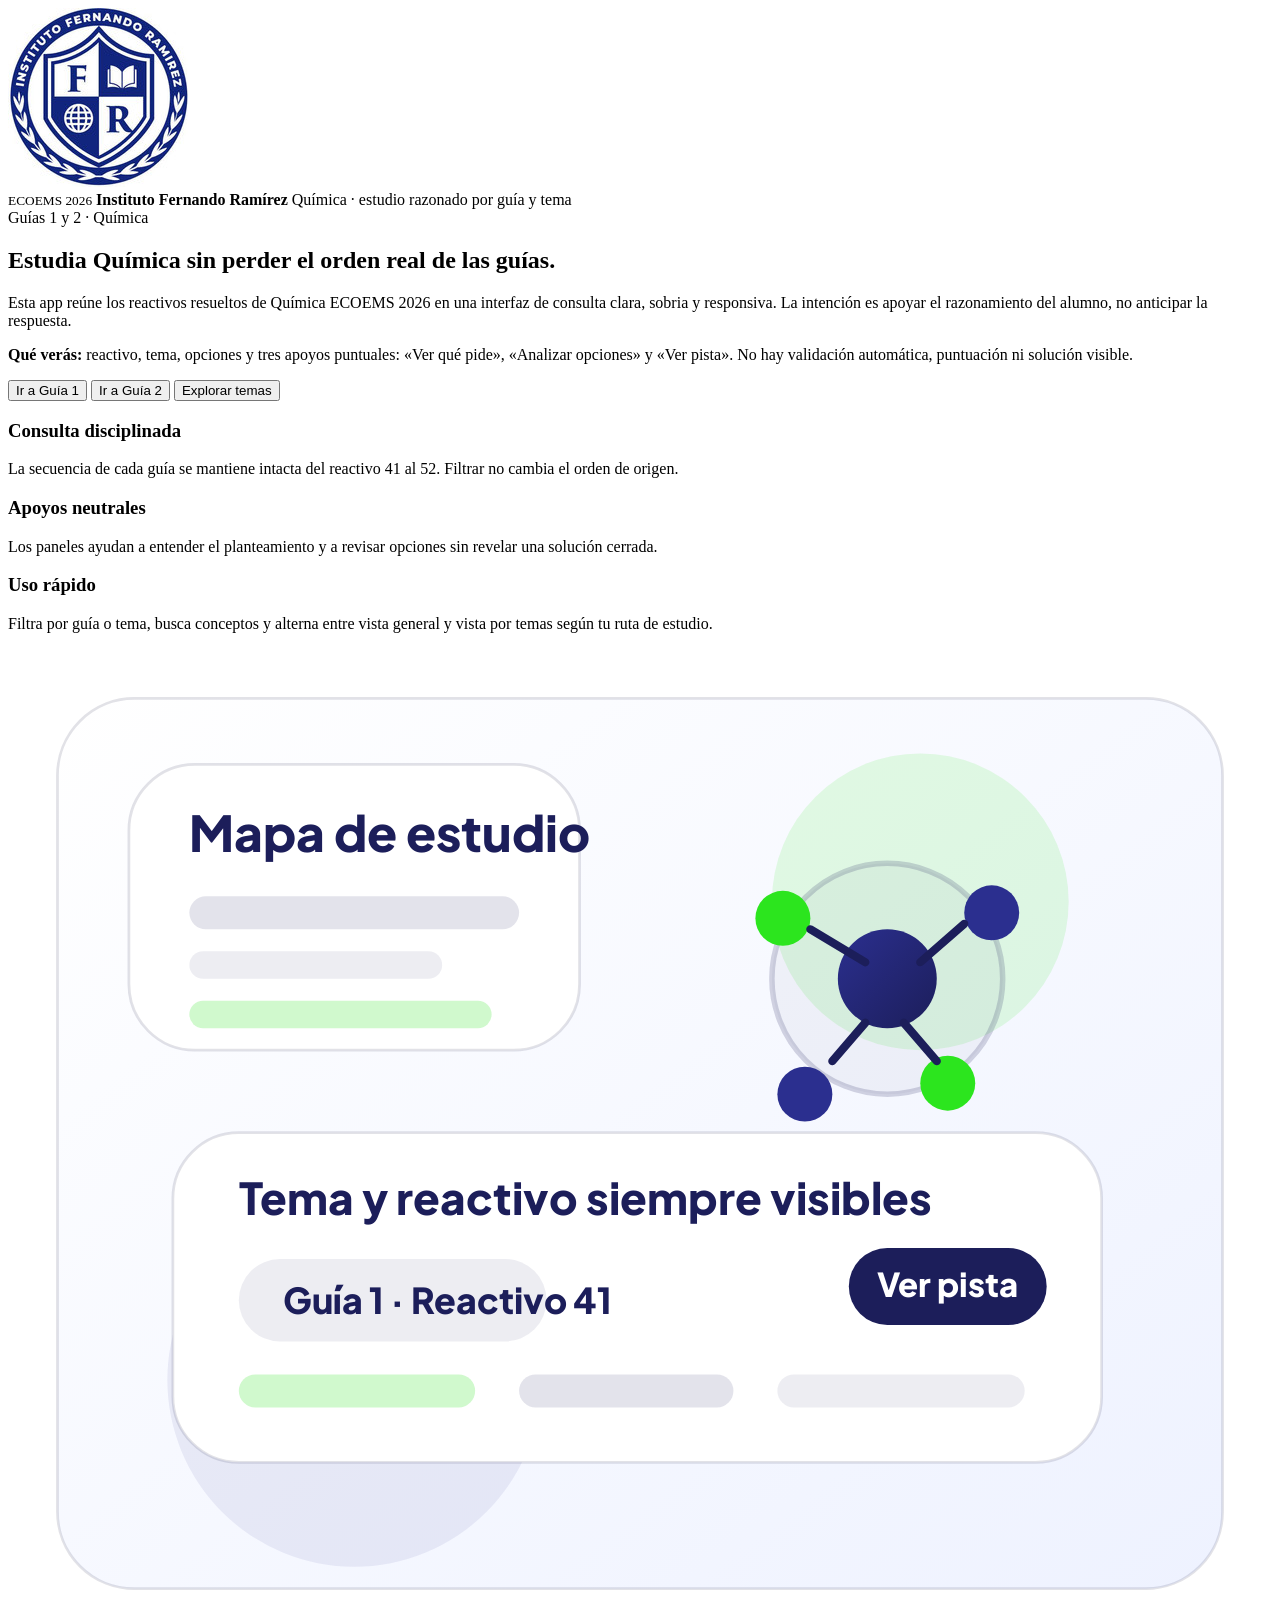
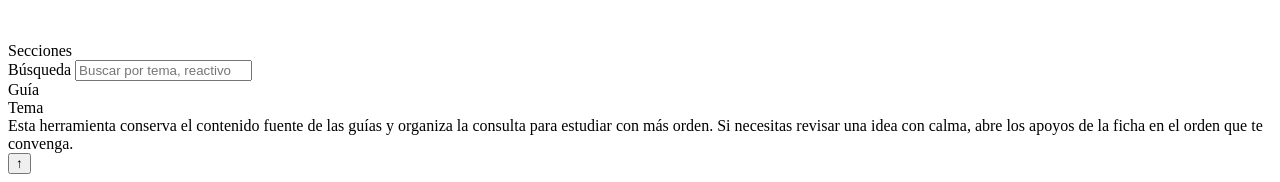
==== index-quimica.html @ 5e4218b5 "Implementa app ECOEMS Química" ====
<!doctype html>
<html lang="es">
<head>
  <meta charset="UTF-8">
  <meta name="viewport" content="width=device-width,initial-scale=1">
  <title>IFR | Química</title>
  <meta name="description" content="Aplicación de estudio razonado para Química ECOEMS 2026.">
  <link rel="icon" href="favicon.svg" type="image/svg+xml">
  <link rel="preconnect" href="https://fonts.googleapis.com">
  <link rel="preconnect" href="https://fonts.gstatic.com" crossorigin>
  <link href="https://fonts.googleapis.com/css2?family=Plus+Jakarta+Sans:wght@400;500;600;700;800&display=swap" rel="stylesheet">
  <link rel="stylesheet" href="quimica-styles.css">
</head>
<body>
  <header class="top">
    <div class="top-inner">
      <div class="brand">
        <img src="escudo-ifr-real.jpg" alt="Escudo del Instituto Fernando Ramírez">
        <div>
          <small>ECOEMS 2026</small>
          <strong>Instituto Fernando Ramírez</strong>
          <span>Química · estudio razonado por guía y tema</span>
        </div>
      </div>
      <div class="top-stats" id="topStats"></div>
    </div>
  </header>

  <main>
    <section class="hero" id="topAnchor">
      <div class="hero-copy">
        <span class="eyebrow">Guías 1 y 2 · Química</span>
        <h1>Estudia Química sin perder el orden real de las guías.</h1>
        <p>Esta app reúne los reactivos resueltos de Química ECOEMS 2026 en una interfaz de consulta clara, sobria y responsiva. La intención es apoyar el razonamiento del alumno, no anticipar la respuesta.</p>
        <p><strong>Qué verás:</strong> reactivo, tema, opciones y tres apoyos puntuales: «Ver qué pide», «Analizar opciones» y «Ver pista». No hay validación automática, puntuación ni solución visible.</p>
        <div class="hero-actions">
          <button class="primary" type="button" onclick="window.applyPreset('guia-1')">Ir a Guía 1</button>
          <button class="secondary" type="button" onclick="window.applyPreset('guia-2')">Ir a Guía 2</button>
          <button type="button" onclick="window.applyPreset('temas')">Explorar temas</button>
        </div>
        <div class="hero-grid">
          <article class="info-card">
            <h3>Consulta disciplinada</h3>
            <p>La secuencia de cada guía se mantiene intacta del reactivo 41 al 52. Filtrar no cambia el orden de origen.</p>
          </article>
          <article class="info-card">
            <h3>Apoyos neutrales</h3>
            <p>Los paneles ayudan a entender el planteamiento y a revisar opciones sin revelar una solución cerrada.</p>
          </article>
          <article class="info-card">
            <h3>Uso rápido</h3>
            <p>Filtra por guía o tema, busca conceptos y alterna entre vista general y vista por temas según tu ruta de estudio.</p>
          </article>
        </div>
      </div>
      <aside class="hero-side">
        <div class="hero-visual" aria-hidden="true">
          <svg viewBox="0 0 460 360" xmlns="http://www.w3.org/2000/svg">
            <defs>
              <linearGradient id="bgPanel" x1="0" y1="0" x2="1" y2="1">
                <stop offset="0%" stop-color="#ffffff"/>
                <stop offset="100%" stop-color="#eef2ff"/>
              </linearGradient>
              <linearGradient id="accent" x1="0" y1="0" x2="1" y2="1">
                <stop offset="0%" stop-color="#2B2F8F"/>
                <stop offset="100%" stop-color="#1C1E5A"/>
              </linearGradient>
            </defs>
            <rect x="18" y="18" width="424" height="324" rx="28" fill="url(#bgPanel)" stroke="rgba(20,20,58,.12)"/>
            <circle cx="332" cy="92" r="54" fill="rgba(44,229,30,.12)"/>
            <circle cx="126" cy="266" r="68" fill="rgba(43,47,143,.08)"/>
            <g transform="translate(44 42)">
              <rect x="0" y="0" width="164" height="104" rx="24" fill="#fff" stroke="rgba(20,20,58,.12)"/>
              <text x="22" y="32" fill="#1C1E5A" font-size="18" font-weight="800" font-family="Plus Jakarta Sans, sans-serif">Mapa de estudio</text>
              <rect x="22" y="48" width="120" height="12" rx="6" fill="rgba(28,30,90,.12)"/>
              <rect x="22" y="68" width="92" height="10" rx="5" fill="rgba(28,30,90,.08)"/>
              <rect x="22" y="86" width="110" height="10" rx="5" fill="rgba(44,229,30,.22)"/>
            </g>
            <g transform="translate(254 54)">
              <circle cx="66" cy="66" r="42" fill="rgba(28,30,90,.04)" stroke="rgba(28,30,90,.18)" stroke-width="2"/>
              <circle cx="66" cy="66" r="18" fill="url(#accent)"/>
              <circle cx="28" cy="44" r="10" fill="#2CE51E"/>
              <circle cx="104" cy="42" r="10" fill="#2B2F8F"/>
              <circle cx="88" cy="104" r="10" fill="#2CE51E"/>
              <circle cx="36" cy="108" r="10" fill="#2B2F8F"/>
              <path d="M38 48 58 60M94 46 78 60M84 96 72 82M46 96 58 82" stroke="#1C1E5A" stroke-width="3" stroke-linecap="round"/>
            </g>
            <g transform="translate(60 176)">
              <rect x="0" y="0" width="338" height="120" rx="24" fill="#fff" stroke="rgba(20,20,58,.12)"/>
              <text x="24" y="30" fill="#1C1E5A" font-size="16" font-weight="800" font-family="Plus Jakarta Sans, sans-serif">Tema y reactivo siempre visibles</text>
              <rect x="24" y="46" width="112" height="30" rx="15" fill="rgba(28,30,90,.08)"/>
              <text x="40" y="66" fill="#1C1E5A" font-size="13" font-weight="800" font-family="Plus Jakarta Sans, sans-serif">Guía 1 · Reactivo 41</text>
              <rect x="24" y="88" width="86" height="12" rx="6" fill="rgba(44,229,30,.22)"/>
              <rect x="126" y="88" width="78" height="12" rx="6" fill="rgba(28,30,90,.12)"/>
              <rect x="220" y="88" width="90" height="12" rx="6" fill="rgba(28,30,90,.08)"/>
              <g transform="translate(246 42)">
                <rect x="0" y="0" width="72" height="28" rx="14" fill="#1C1E5A"/>
                <text x="36" y="18" fill="#fff" font-size="12" font-weight="800" text-anchor="middle" font-family="Plus Jakarta Sans, sans-serif">Ver pista</text>
              </g>
            </g>
          </svg>
        </div>
      </aside>
    </section>

    <section class="filters">
      <div class="filter-panel">
        <div class="control-block">
          <span class="control-label">Secciones</span>
          <nav class="preset-nav" id="presetNav"></nav>
        </div>
        <div class="filter-grid">
          <div class="control-block">
            <span class="control-label">Búsqueda</span>
            <input id="searchInput" class="search-input" type="search" placeholder="Buscar por tema, reactivo o palabra del planteamiento">
          </div>
          <div class="control-block">
            <span class="control-label">Guía</span>
            <div class="guide-chips" id="guideChips"></div>
          </div>
        </div>
        <div class="control-block">
          <span class="control-label">Tema</span>
          <div class="topic-chips" id="topicChips"></div>
        </div>
        <div class="metrics" id="metrics"></div>
      </div>
    </section>

    <section class="content" id="content"></section>
    <section class="empty" id="empty" hidden>
      <h2>No hay reactivos con ese filtro.</h2>
      <p>Ajusta la búsqueda, cambia el tema o vuelve a una vista más amplia.</p>
    </section>
    <section class="footer-note">
      Esta herramienta conserva el contenido fuente de las guías y organiza la consulta para estudiar con más orden. Si necesitas revisar una idea con calma, abre los apoyos de la ficha en el orden que te convenga.
    </section>
  </main>

  <button class="to-top" id="toTop" type="button" aria-label="Volver al inicio" title="Volver al inicio">↑</button>

  <script src="quimica-data.js"></script>
  <script src="quimica-app.js"></script>
</body>
</html>
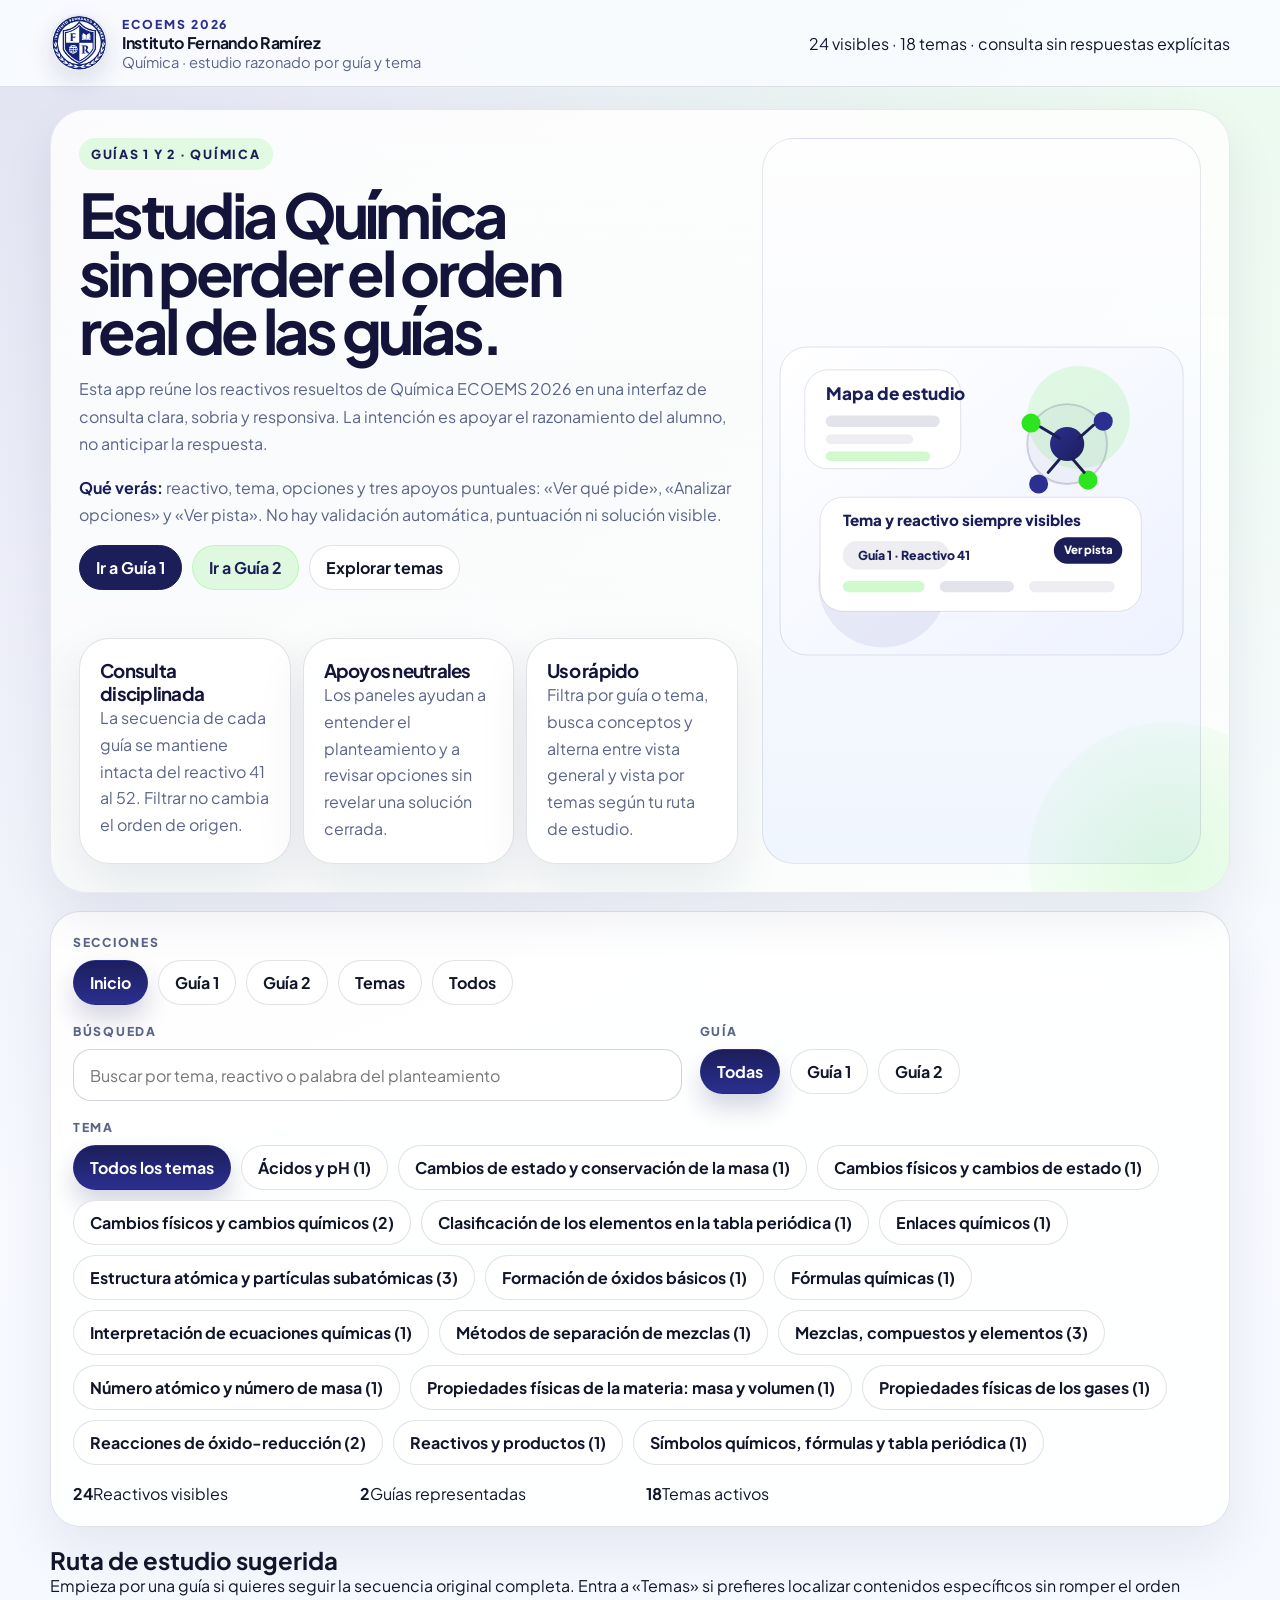
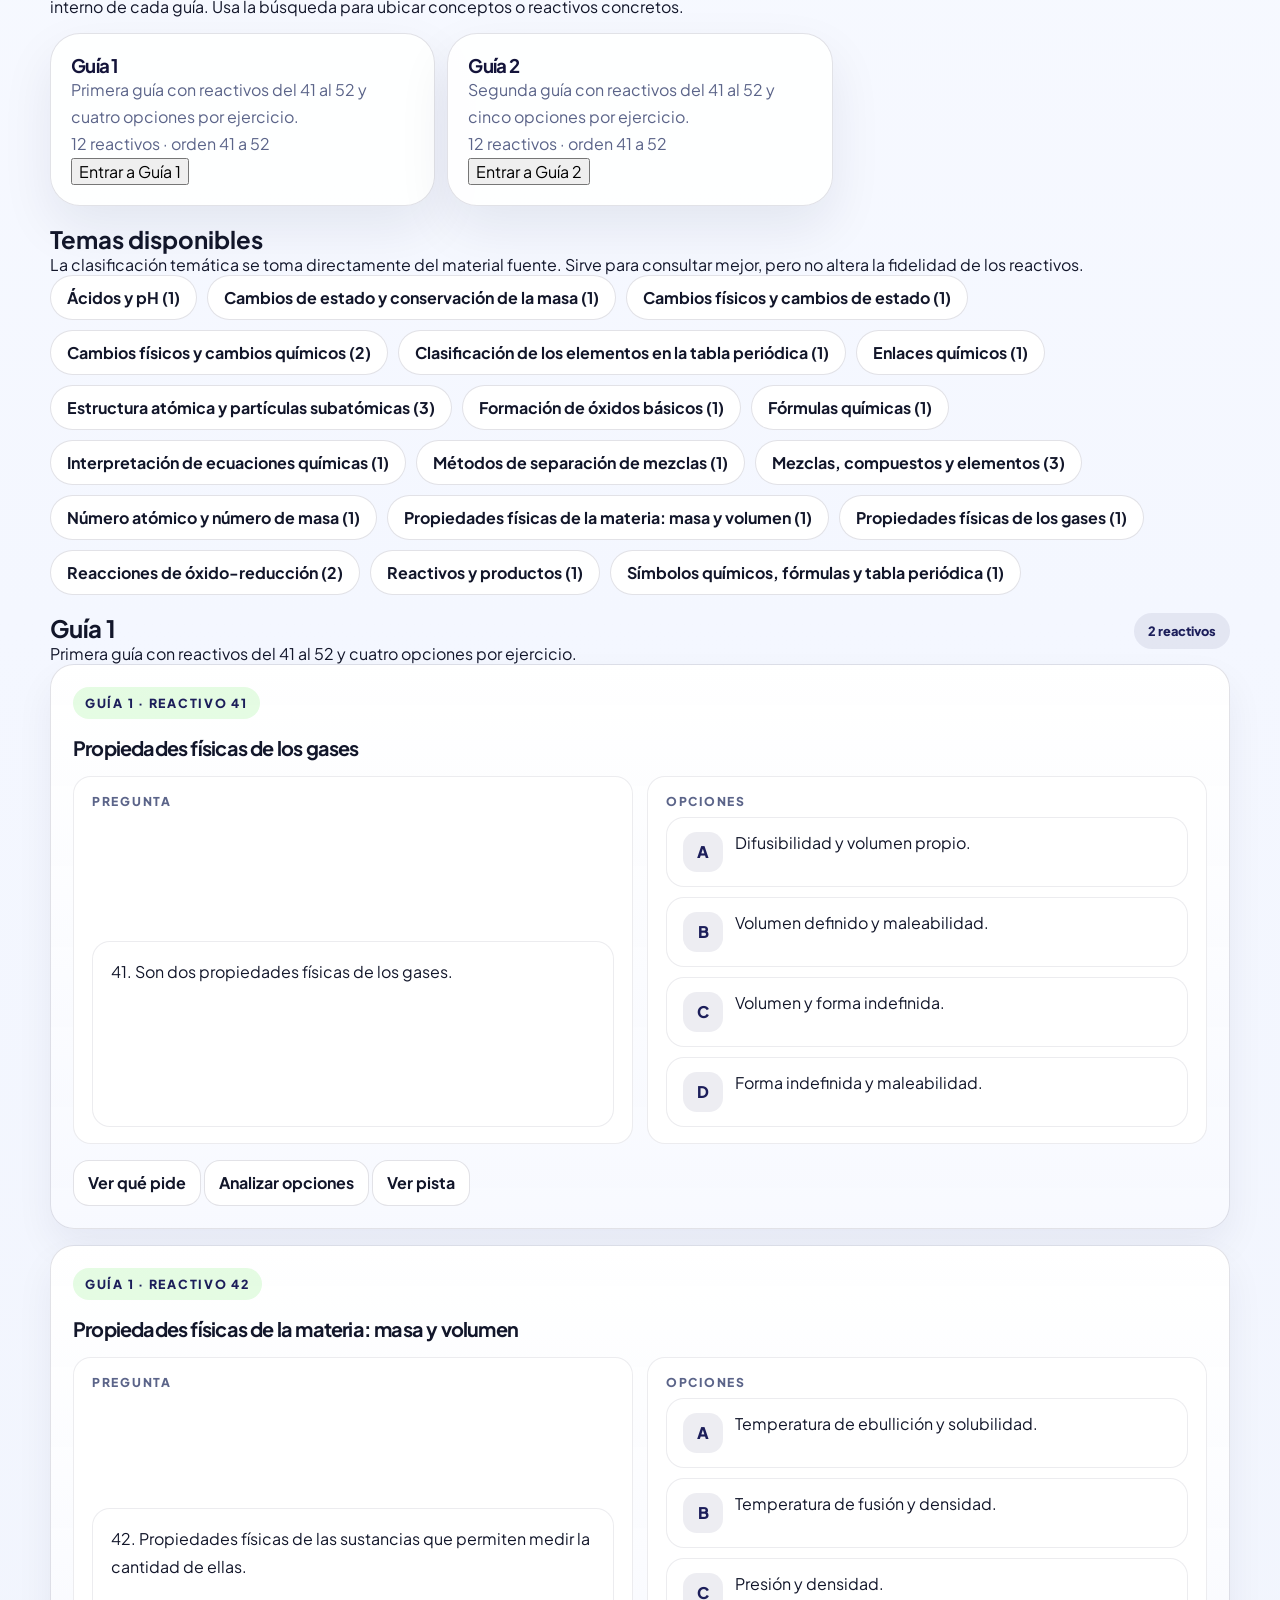
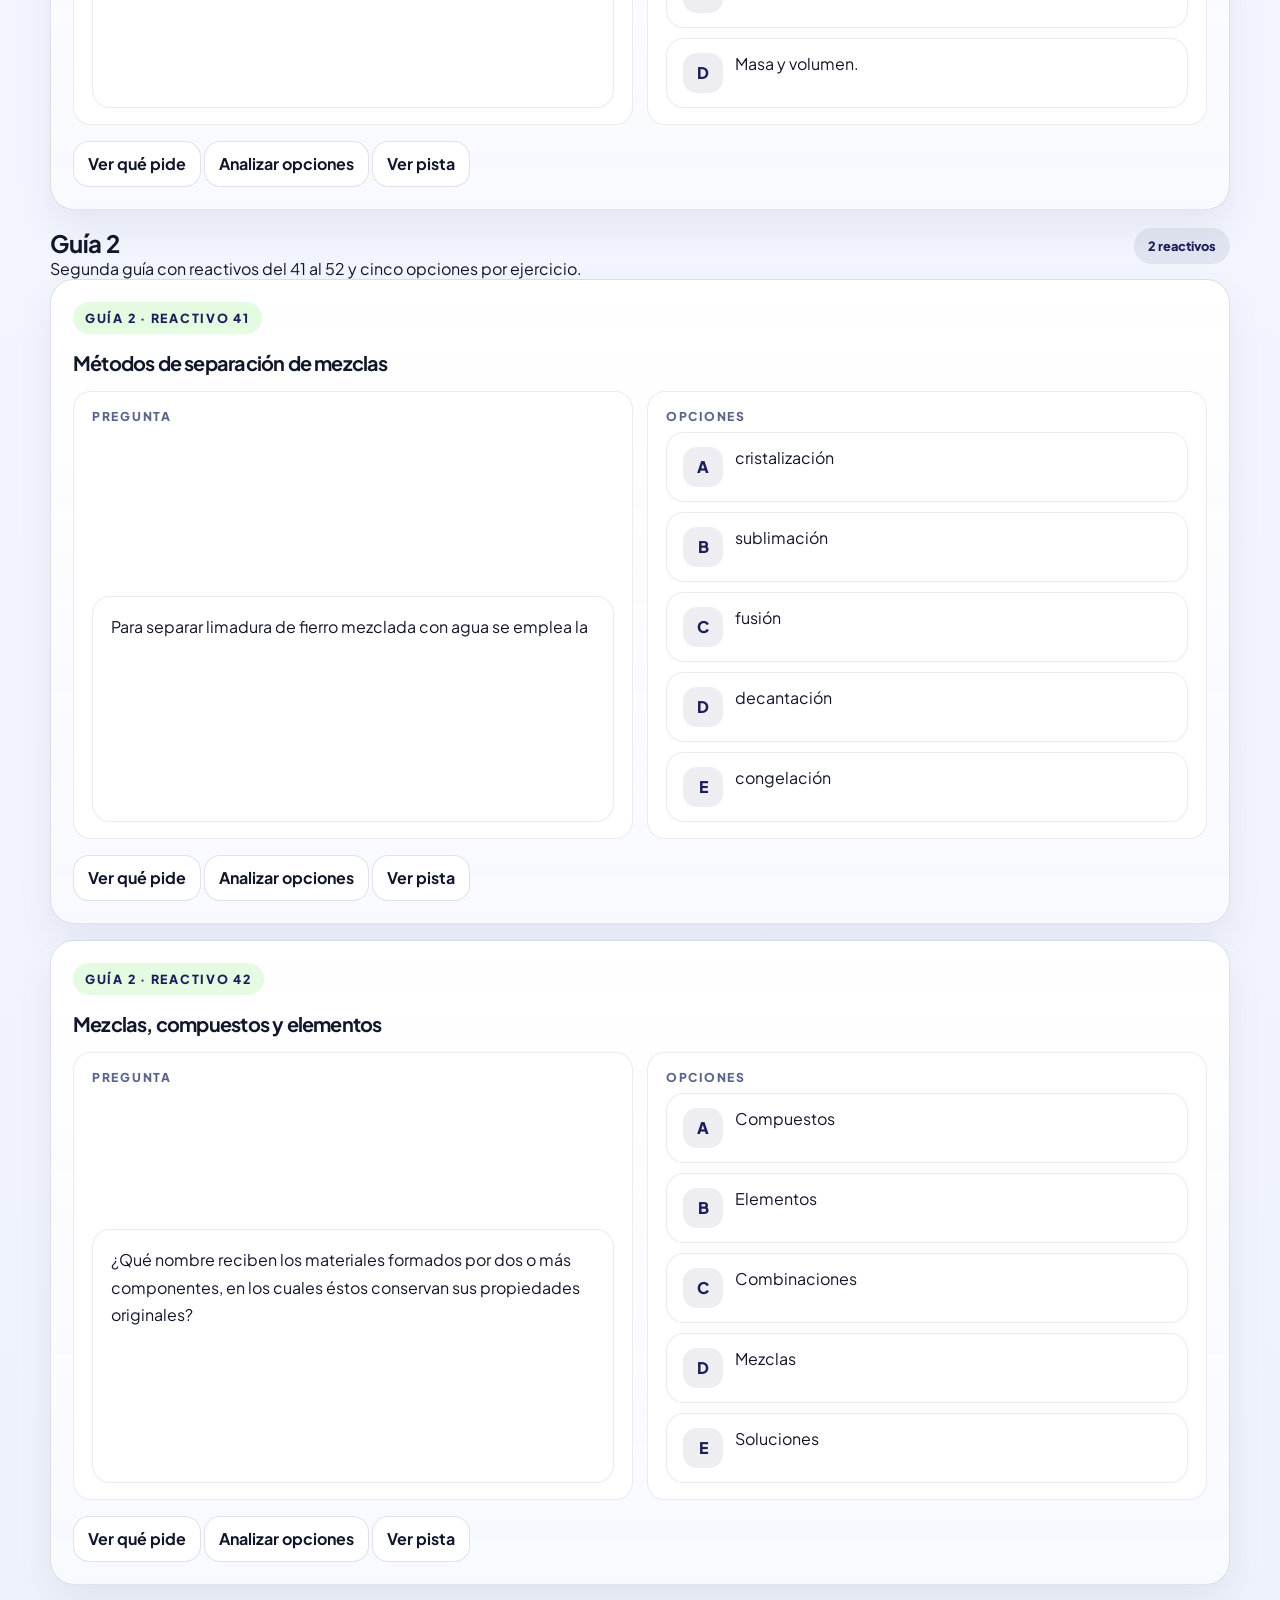
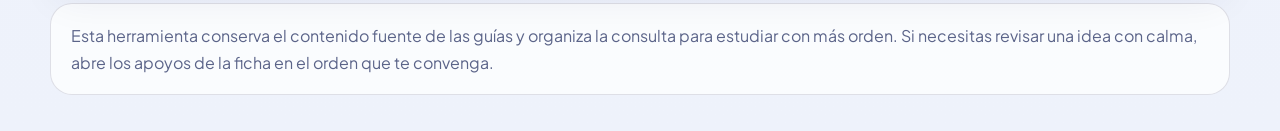
==== commit f760836d: "Corrige despliegue y completa recursos" ====
--- a/index-quimica.html
+++ b/index-quimica.html
@@ -38,6 +38,7 @@
           <button class="secondary" type="button" onclick="window.applyPreset('guia-2')">Ir a Guía 2</button>
           <button type="button" onclick="window.applyPreset('temas')">Explorar temas</button>
         </div>
+        <div class="hero-stats" id="heroStats"></div>
         <div class="hero-grid">
           <article class="info-card">
             <h3>Consulta disciplinada</h3>
--- a/quimica-styles.css
+++ b/quimica-styles.css
@@ -0,0 +1,443 @@
+:root{
+  --n1:#1C1E5A;
+  --n2:#14143A;
+  --n3:#2B2F8F;
+  --g:#2CE51E;
+  --ink:#12162a;
+  --muted:#5b6489;
+  --line:rgba(20,20,58,.12);
+  --line-strong:rgba(20,20,58,.18);
+  --shadow:0 22px 52px rgba(17,22,65,.08);
+  --radius-xl:30px;
+  --radius-lg:24px;
+  --radius-md:18px;
+}
+*{box-sizing:border-box}
+html{scroll-behavior:smooth}
+[hidden]{display:none !important}
+body{
+  margin:0;
+  font-family:"Plus Jakarta Sans",sans-serif;
+  color:var(--ink);
+  background:
+    radial-gradient(circle at top left,rgba(43,47,143,.12),transparent 24%),
+    radial-gradient(circle at top right,rgba(44,229,30,.08),transparent 20%),
+    linear-gradient(180deg,#fbfcff 0%,#f4f7ff 45%,#eef2fb 100%);
+}
+button,input{font:inherit}
+button{cursor:pointer}
+h1,h2,h3,h4,p{margin:0}
+.top{
+  position:sticky;
+  top:0;
+  z-index:50;
+  background:rgba(250,252,255,.9);
+  backdrop-filter:blur(16px);
+  border-bottom:1px solid var(--line);
+}
+.top-inner,main{
+  width:min(1180px,calc(100% - 24px));
+  margin:0 auto;
+}
+.top-inner{
+  display:flex;
+  align-items:center;
+  justify-content:space-between;
+  gap:16px;
+  padding:14px 0;
+}
+.brand{display:flex;align-items:center;gap:14px;min-width:0}
+.brand img{
+  width:58px;
+  height:58px;
+  object-fit:cover;
+  border-radius:50%;
+  border:2px solid rgba(43,47,143,.1);
+  box-shadow:0 10px 24px rgba(28,30,90,.12);
+  background:#fff;
+}
+.brand small,.brand strong,.brand span{display:block}
+.brand small{
+  font-size:.76rem;
+  letter-spacing:.16em;
+  text-transform:uppercase;
+  color:var(--n3);
+  font-weight:800;
+}
+.brand strong{font-size:1rem;letter-spacing:-.02em}
+.brand span{color:var(--muted);font-size:.92rem}
+.top-stats{display:flex;gap:10px;flex-wrap:wrap;justify-content:flex-end}
+.stat{
+  display:grid;
+  gap:2px;
+  min-width:118px;
+  padding:10px 14px;
+  border-radius:999px;
+  border:1px solid var(--line);
+  background:rgba(255,255,255,.9);
+  text-align:center;
+}
+.stat b{font-size:1rem;color:var(--n1);letter-spacing:-.03em}
+.stat span{
+  font-size:.74rem;
+  text-transform:uppercase;
+  letter-spacing:.12em;
+  color:var(--muted);
+  font-weight:700;
+}
+main{padding:22px 0 36px}
+.hero{
+  display:grid;
+  grid-template-columns:minmax(0,1.2fr) minmax(320px,.8fr);
+  gap:24px;
+  padding:28px;
+  border-radius:36px;
+  background:
+    linear-gradient(180deg,rgba(255,255,255,.92),rgba(255,255,255,.78)),
+    linear-gradient(140deg,rgba(28,30,90,.08),rgba(44,229,30,.08));
+  border:1px solid rgba(20,20,58,.08);
+  box-shadow:var(--shadow);
+  overflow:hidden;
+  position:relative;
+}
+.hero::after{
+  content:"";
+  position:absolute;
+  inset:auto -80px -110px auto;
+  width:280px;
+  height:280px;
+  border-radius:50%;
+  background:radial-gradient(circle,rgba(44,229,30,.12),rgba(44,229,30,0));
+  pointer-events:none;
+}
+.hero-copy{display:grid;gap:16px;align-content:start}
+.eyebrow{
+  display:inline-flex;
+  align-items:center;
+  gap:8px;
+  width:max-content;
+  padding:8px 12px;
+  border-radius:999px;
+  background:rgba(44,229,30,.12);
+  color:var(--n1);
+  font-size:.78rem;
+  text-transform:uppercase;
+  letter-spacing:.14em;
+  font-weight:800;
+}
+.hero h1{
+  font-size:clamp(2.2rem,4.8vw,4.1rem);
+  line-height:.94;
+  letter-spacing:-.06em;
+  max-width:11ch;
+  color:var(--n2);
+}
+.hero p{color:var(--muted);line-height:1.72;max-width:64ch}
+.hero strong{color:var(--n1)}
+.hero-actions,.preset-nav,.guide-chips,.topic-chips,.quick-topics{display:flex;flex-wrap:wrap;gap:10px}
+.hero-stats{display:grid;grid-template-columns:repeat(3,minmax(0,1fr));gap:12px}
+.mini{
+  padding:14px 16px;
+  border-radius:20px;
+  border:1px solid var(--line);
+  background:rgba(255,255,255,.82);
+}
+.mini b{display:block;font-size:1.3rem;color:var(--n1);letter-spacing:-.04em}
+.mini span{display:block;margin-top:4px;font-size:.78rem;color:var(--muted);line-height:1.5}
+.hero-actions button,.preset-nav button,.guide-chips button,.topic-chips button,.quick-topics button,.support-toggle,.to-top{
+  border:1px solid transparent;
+  transition:transform .2s ease,box-shadow .2s ease,border-color .2s ease,background .2s ease,color .2s ease;
+}
+.hero-actions button,.preset-nav button,.guide-chips button,.topic-chips button,.quick-topics button,.chip,.action{
+  padding:11px 16px;
+  border-radius:999px;
+  font-weight:700;
+  background:#fff;
+  color:var(--ink);
+  border-color:var(--line);
+}
+.hero-actions button.primary,.action.open{background:var(--n1);color:#fff;border-color:var(--n1)}
+.hero-actions button.secondary{background:rgba(44,229,30,.12);color:var(--n1);border-color:rgba(44,229,30,.18)}
+.preset-nav button.active,.guide-chips button.active,.topic-chips button.active,.quick-topics button.active,.chip.active{
+  background:linear-gradient(180deg,var(--n1),var(--n3));
+  color:#fff;
+  border-color:rgba(43,47,143,.55);
+  box-shadow:0 14px 24px rgba(28,30,90,.18);
+}
+.hero-actions button:hover,.preset-nav button:hover,.guide-chips button:hover,.topic-chips button:hover,.quick-topics button:hover,.support-toggle:hover,.to-top:hover,.chip:hover,.action:hover{transform:translateY(-2px)}
+.hero-side{position:relative;display:grid;align-content:stretch}
+.hero-visual{
+  min-height:320px;
+  border-radius:32px;
+  border:1px solid rgba(20,20,58,.1);
+  background:linear-gradient(180deg,rgba(255,255,255,.94),rgba(240,245,255,.94)),linear-gradient(150deg,rgba(28,30,90,.08),rgba(44,229,30,.08));
+  overflow:hidden;
+  box-shadow:inset 0 1px 0 rgba(255,255,255,.8);
+}
+.hero-visual svg{display:block;width:100%;height:100%}
+.hero-grid{display:grid;grid-template-columns:repeat(3,minmax(0,1fr));gap:12px;margin-top:16px}
+.info-card,.metric-card,.overview-card,.filter-panel,.group,.guide-panel,.topic-panel,.empty{
+  border:1px solid var(--line);
+  border-radius:var(--radius-xl);
+  background:rgba(255,255,255,.88);
+  box-shadow:var(--shadow);
+}
+.info-card,.metric-card,.overview-card,.group,.guide-panel,.topic-panel,.empty{padding:20px}
+.info-card h3,.metric-card h3,.overview-card h3,.guide-panel h2,.topic-panel h2,.group h2{letter-spacing:-.04em;color:var(--n2)}
+.info-card p,.metric-card p,.overview-card p,.guide-panel p,.topic-panel p,.group p{color:var(--muted);line-height:1.68}
+.filters{margin-top:18px;display:grid;gap:18px}
+.filter-panel{padding:22px;display:grid;gap:18px}
+.filter-grid{display:grid;grid-template-columns:1.2fr minmax(0,1fr);gap:18px;align-items:start}
+.control-block{display:grid;gap:10px}
+.control-label{
+  font-size:.76rem;
+  text-transform:uppercase;
+  letter-spacing:.14em;
+  color:var(--muted);
+  font-weight:800;
+}
+.search-input{
+  width:100%;
+  min-height:52px;
+  padding:0 16px;
+  border-radius:18px;
+  border:1px solid var(--line-strong);
+  background:#fff;
+  color:var(--ink);
+  outline:none;
+}
+.metrics{display:grid;grid-template-columns:repeat(4,minmax(0,1fr));gap:12px}
+.metric-card b{display:block;font-size:1.8rem;color:var(--n1);letter-spacing:-.06em;margin-bottom:6px}
+.metric-card span{
+  display:block;
+  font-size:.78rem;
+  text-transform:uppercase;
+  letter-spacing:.12em;
+  color:var(--muted);
+  font-weight:800;
+  margin-bottom:6px;
+}
+.overview-grid{display:grid;grid-template-columns:repeat(3,minmax(0,1fr));gap:16px}
+.overview-card .big-number{
+  font-size:2rem;
+  color:var(--n1);
+  font-weight:800;
+  letter-spacing:-.06em;
+  display:block;
+  margin-bottom:6px;
+}
+.content{display:grid;gap:18px;margin-top:18px}
+.guide-panel,.topic-panel,.group{display:grid;gap:18px}
+.guide-heading,.topic-heading,.section-head,.guide-split-head{display:flex;justify-content:space-between;align-items:flex-start;gap:14px;flex-wrap:wrap}
+.heading-badge,.topic-badge{
+  display:inline-flex;
+  align-items:center;
+  gap:8px;
+  padding:8px 12px;
+  border-radius:999px;
+  background:rgba(28,30,90,.08);
+  color:var(--n1);
+  font-size:.78rem;
+  text-transform:uppercase;
+  letter-spacing:.12em;
+  font-weight:800;
+}
+.topic-badge{background:rgba(44,229,30,.12);border:1px solid rgba(44,229,30,.18)}
+.cards{display:grid;gap:16px}
+.count{
+  display:inline-flex;
+  align-items:center;
+  padding:10px 14px;
+  border-radius:999px;
+  background:rgba(28,30,90,.08);
+  color:var(--n1);
+  font-size:.8rem;
+  font-weight:800;
+}
+.topic-divider{
+  display:flex;
+  align-items:center;
+  gap:10px;
+  color:var(--n1);
+  font-weight:800;
+  letter-spacing:-.02em;
+  margin-top:4px;
+}
+.topic-divider::before{
+  content:"";
+  flex:0 0 18px;
+  height:18px;
+  border-radius:50%;
+  background:linear-gradient(180deg,var(--g),#1dc913);
+  box-shadow:0 0 0 6px rgba(44,229,30,.12);
+}
+.card{
+  display:grid;
+  gap:16px;
+  padding:22px;
+  border-radius:var(--radius-lg);
+  border:1px solid var(--line);
+  background:linear-gradient(180deg,rgba(255,255,255,.97),rgba(247,249,255,.94));
+  box-shadow:0 18px 38px rgba(17,22,65,.06);
+}
+.card-grid{display:grid;grid-template-columns:repeat(2,minmax(0,1fr));gap:14px}
+.block{
+  display:grid;
+  gap:8px;
+  padding:16px 18px;
+  border-radius:var(--radius-md);
+  background:#fff;
+  border:1px solid rgba(20,20,58,.08);
+}
+.meta{
+  font-size:.76rem;
+  text-transform:uppercase;
+  letter-spacing:.14em;
+  color:var(--muted);
+  font-weight:800;
+}
+.card-header{display:grid;gap:10px}
+.card-top{display:flex;justify-content:space-between;align-items:flex-start;gap:12px;flex-wrap:wrap}
+.reactivo-label{
+  display:inline-flex;
+  align-items:center;
+  gap:8px;
+  padding:8px 12px;
+  border-radius:999px;
+  background:rgba(28,30,90,.08);
+  color:var(--n1);
+  font-size:.78rem;
+  font-weight:800;
+  letter-spacing:.1em;
+  text-transform:uppercase;
+}
+.card h3{font-size:1.24rem;letter-spacing:-.04em}
+.question{
+  display:grid;
+  gap:8px;
+  padding:16px 18px;
+  border-radius:var(--radius-md);
+  background:#fff;
+  border:1px solid rgba(20,20,58,.08);
+}
+.question-label,.options-label,.support-panel h4{
+  font-size:.76rem;
+  text-transform:uppercase;
+  letter-spacing:.14em;
+  color:var(--muted);
+  font-weight:800;
+}
+.question p,.support-panel p{line-height:1.72;color:var(--ink)}
+.options,.analysis-list{display:grid;gap:10px}
+.option,.options li{
+  display:grid;
+  grid-template-columns:40px 1fr;
+  gap:12px;
+  align-items:start;
+  padding:14px 16px;
+  border-radius:var(--radius-md);
+  background:#fff;
+  border:1px solid rgba(20,20,58,.08);
+}
+.options{list-style:none;padding:0;margin:0}
+.option-label{
+  display:grid;
+  place-items:center;
+  width:40px;
+  height:40px;
+  border-radius:14px;
+  background:rgba(28,30,90,.08);
+  color:var(--n1);
+  font-weight:800;
+}
+.badge{
+  display:grid;
+  place-items:center;
+  width:40px;
+  height:40px;
+  border-radius:14px;
+  background:rgba(28,30,90,.08);
+  color:var(--n1);
+  font-weight:800;
+}
+.support-actions{display:grid;grid-template-columns:repeat(3,minmax(0,1fr));gap:10px}
+.support-toggle,.action{
+  min-height:46px;
+  padding:11px 14px;
+  border-radius:16px;
+  border:1px solid var(--line);
+  background:#fff;
+  color:var(--ink);
+  font-weight:700;
+}
+.support-toggle.active{background:rgba(28,30,90,.92);color:#fff;border-color:rgba(28,30,90,.92)}
+.support-stack{display:grid;gap:12px}
+.support-panel,.support{
+  display:grid;
+  gap:10px;
+  padding:18px;
+  border-radius:var(--radius-md);
+  border:1px solid var(--line);
+  background:linear-gradient(180deg,rgba(255,255,255,.98),rgba(242,246,255,.94));
+}
+.support-panel.hint,.support.hint{
+  border-color:rgba(44,229,30,.24);
+  background:linear-gradient(180deg,rgba(248,255,245,.98),rgba(240,253,236,.96));
+}
+.support[hidden]{display:none}
+.analysis-grid{display:grid;gap:12px}
+.analysis-item,.analysis{
+  padding:14px 16px;
+  border-radius:16px;
+  border:1px solid rgba(20,20,58,.08);
+  background:#fff;
+}
+.analysis-item b,.analysis-head{display:block;color:var(--n1);margin-bottom:6px;letter-spacing:-.02em}
+.analysis-item p,.analysis p,.text p{color:var(--muted)}
+.analysis-head{display:flex;align-items:center;gap:10px}
+.guide-split{display:grid;gap:16px}
+.empty{text-align:center;display:grid;gap:10px;padding:34px 24px}
+.empty[hidden],.support[hidden]{display:none !important}
+.footer-note{
+  margin-top:18px;
+  padding:18px 20px;
+  border-radius:22px;
+  border:1px solid var(--line);
+  background:rgba(255,255,255,.72);
+  color:var(--muted);
+  line-height:1.7;
+}
+.to-top{
+  position:fixed;
+  right:max(18px,calc(env(safe-area-inset-right) + 12px));
+  bottom:max(18px,calc(env(safe-area-inset-bottom) + 12px));
+  width:58px;
+  height:58px;
+  border-radius:18px;
+  border:1px solid rgba(43,47,143,.18);
+  background:linear-gradient(180deg,var(--n1),var(--n3));
+  color:#fff;
+  font-size:1.35rem;
+  display:grid;
+  place-items:center;
+  box-shadow:0 18px 34px rgba(28,30,90,.24);
+  opacity:0;
+  transform:translateY(14px);
+  pointer-events:none;
+  transition:opacity .24s ease,transform .24s ease;
+  z-index:60;
+}
+.to-top.show{opacity:1;transform:translateY(0);pointer-events:auto}
+@media (max-width:1024px){
+  .hero,.filter-grid{grid-template-columns:1fr}
+  .hero-grid,.hero-stats,.metrics,.overview-grid,.card-grid{grid-template-columns:repeat(2,minmax(0,1fr))}
+}
+@media (max-width:760px){
+  .top-inner,main{width:min(100% - 16px,1180px)}
+  .top-inner{align-items:flex-start;flex-direction:column}
+  .top-stats{width:100%;justify-content:flex-start}
+  .hero,.filter-panel,.guide-panel,.topic-panel,.group,.card,.empty{padding:18px}
+  .hero-grid,.hero-stats,.metrics,.overview-grid,.support-actions,.card-grid{grid-template-columns:1fr}
+  .option{grid-template-columns:36px 1fr;padding:12px 14px}
+  .option-label,.badge{width:36px;height:36px;border-radius:12px}
+}
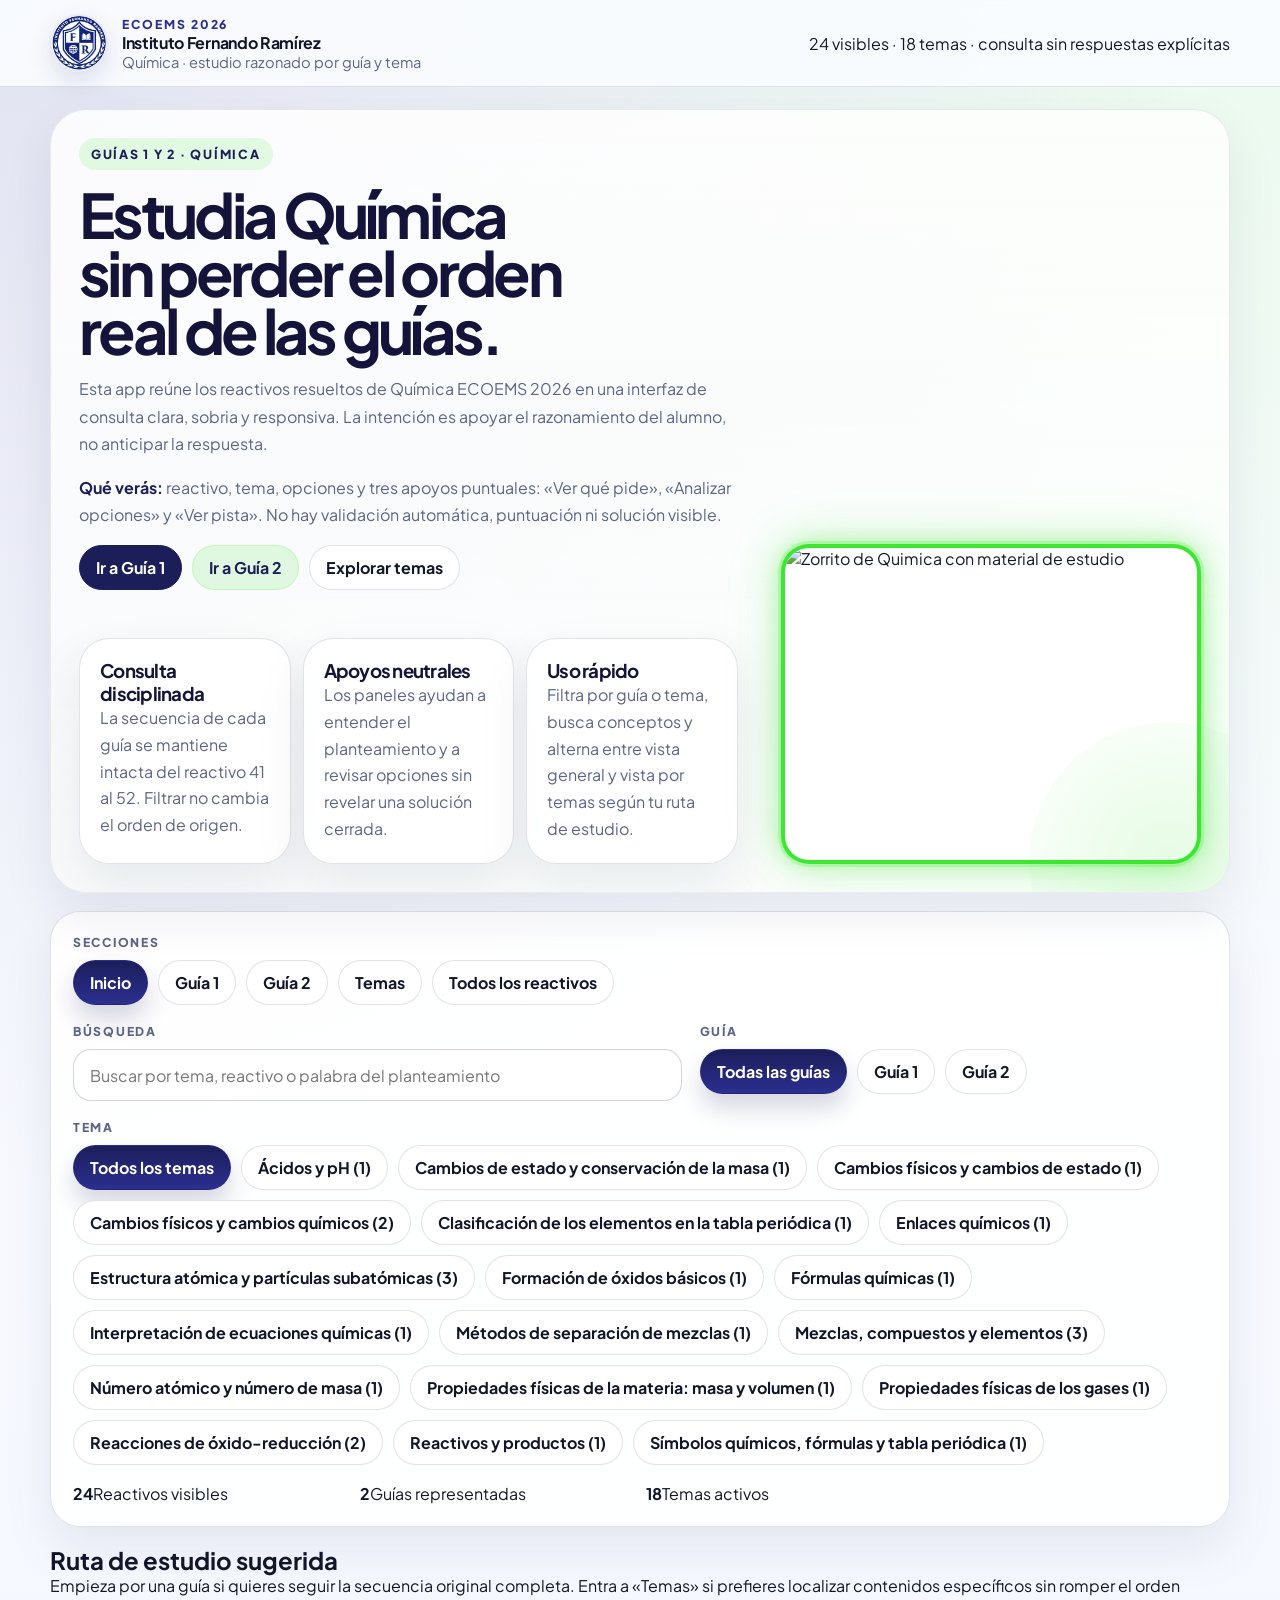
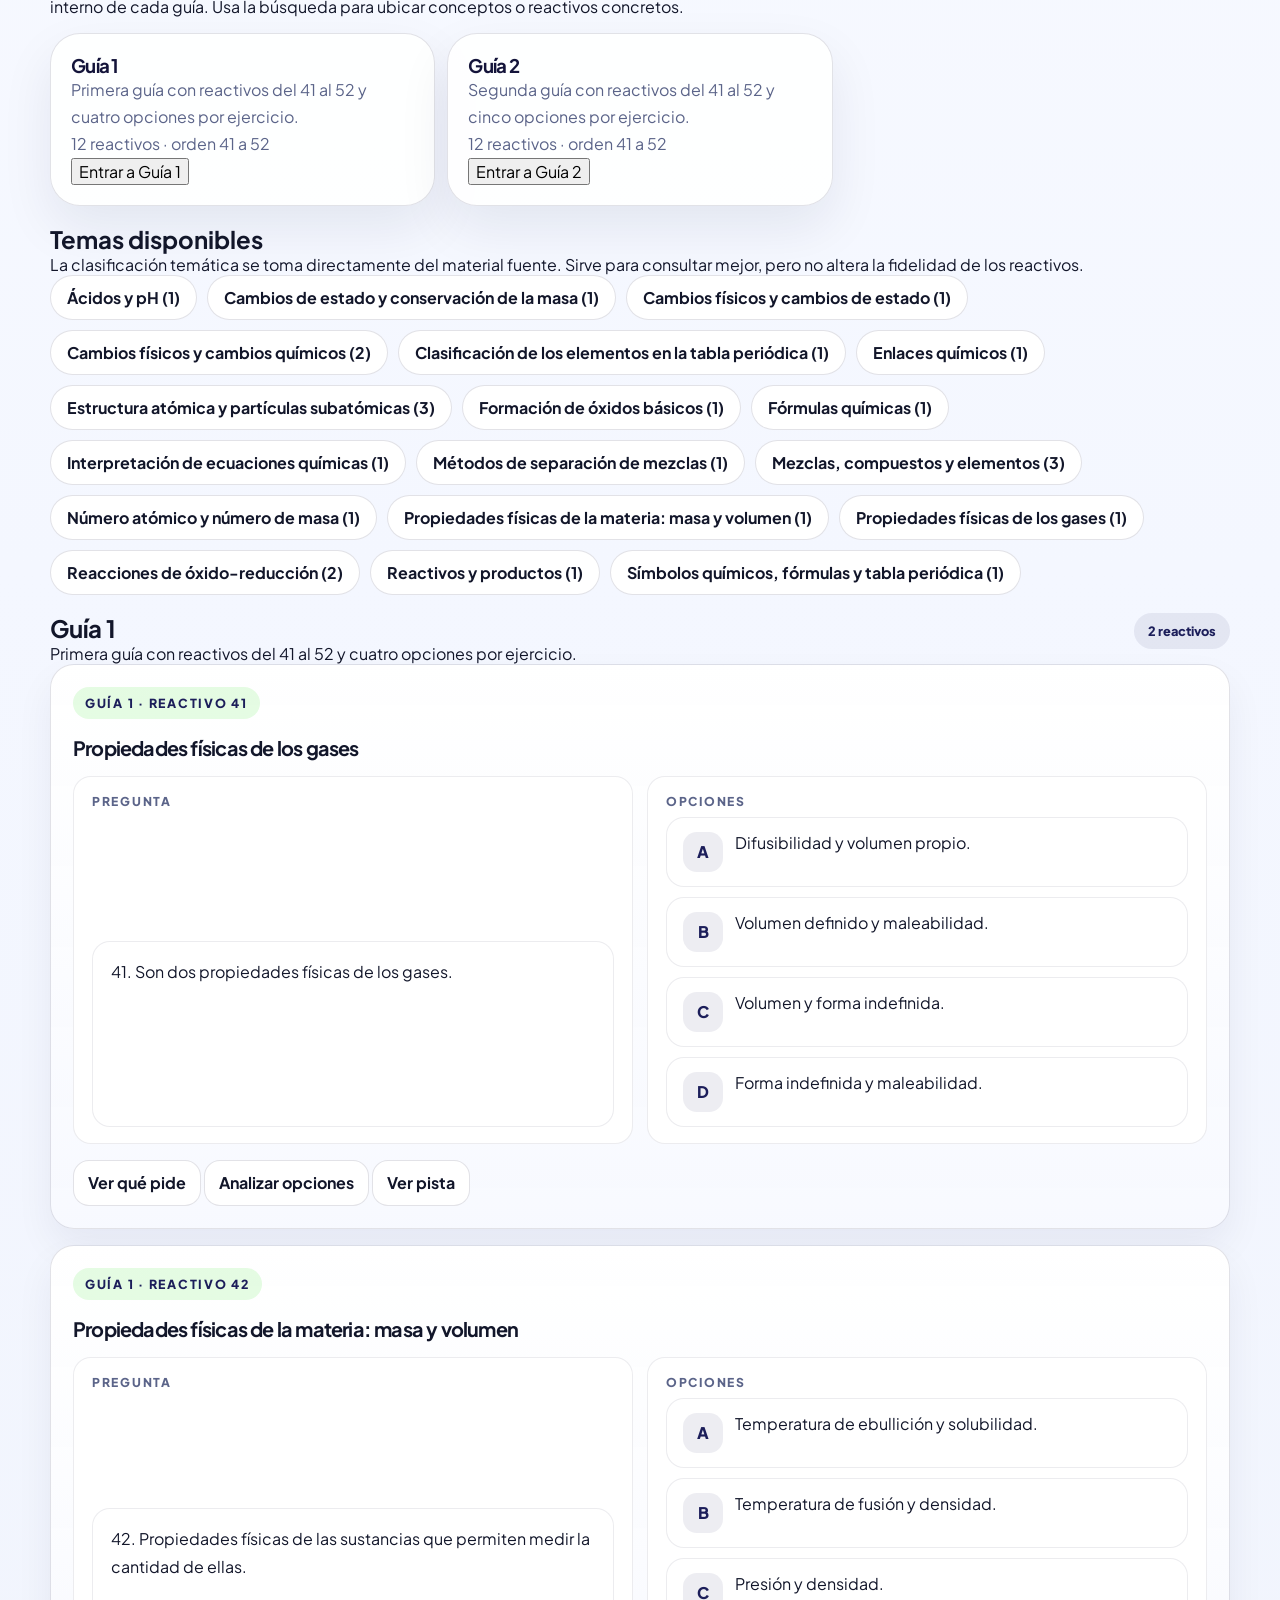
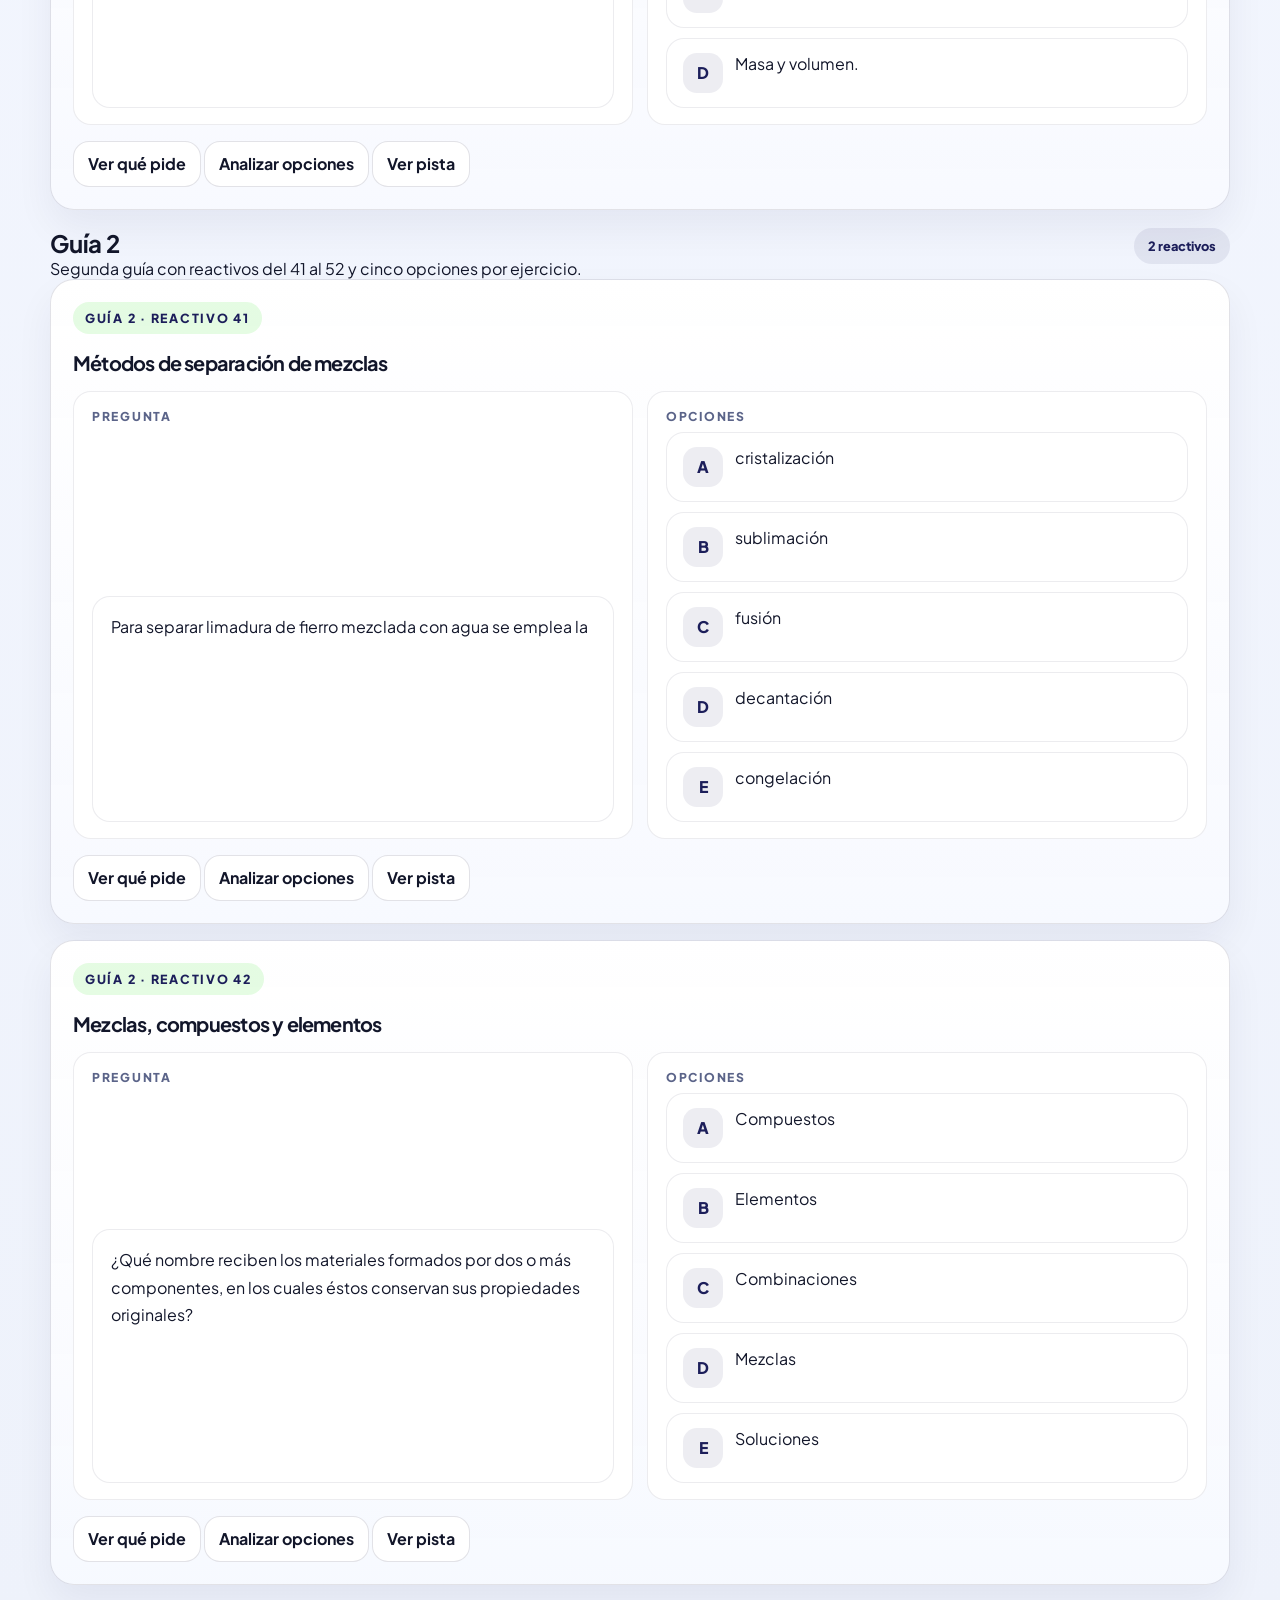
==== commit 626b1905: "Ajusta hero y scroll de apoyos" ====
--- a/index-quimica.html
+++ b/index-quimica.html
@@ -55,51 +55,8 @@
         </div>
       </div>
       <aside class="hero-side">
-        <div class="hero-visual" aria-hidden="true">
-          <svg viewBox="0 0 460 360" xmlns="http://www.w3.org/2000/svg">
-            <defs>
-              <linearGradient id="bgPanel" x1="0" y1="0" x2="1" y2="1">
-                <stop offset="0%" stop-color="#ffffff"/>
-                <stop offset="100%" stop-color="#eef2ff"/>
-              </linearGradient>
-              <linearGradient id="accent" x1="0" y1="0" x2="1" y2="1">
-                <stop offset="0%" stop-color="#2B2F8F"/>
-                <stop offset="100%" stop-color="#1C1E5A"/>
-              </linearGradient>
-            </defs>
-            <rect x="18" y="18" width="424" height="324" rx="28" fill="url(#bgPanel)" stroke="rgba(20,20,58,.12)"/>
-            <circle cx="332" cy="92" r="54" fill="rgba(44,229,30,.12)"/>
-            <circle cx="126" cy="266" r="68" fill="rgba(43,47,143,.08)"/>
-            <g transform="translate(44 42)">
-              <rect x="0" y="0" width="164" height="104" rx="24" fill="#fff" stroke="rgba(20,20,58,.12)"/>
-              <text x="22" y="32" fill="#1C1E5A" font-size="18" font-weight="800" font-family="Plus Jakarta Sans, sans-serif">Mapa de estudio</text>
-              <rect x="22" y="48" width="120" height="12" rx="6" fill="rgba(28,30,90,.12)"/>
-              <rect x="22" y="68" width="92" height="10" rx="5" fill="rgba(28,30,90,.08)"/>
-              <rect x="22" y="86" width="110" height="10" rx="5" fill="rgba(44,229,30,.22)"/>
-            </g>
-            <g transform="translate(254 54)">
-              <circle cx="66" cy="66" r="42" fill="rgba(28,30,90,.04)" stroke="rgba(28,30,90,.18)" stroke-width="2"/>
-              <circle cx="66" cy="66" r="18" fill="url(#accent)"/>
-              <circle cx="28" cy="44" r="10" fill="#2CE51E"/>
-              <circle cx="104" cy="42" r="10" fill="#2B2F8F"/>
-              <circle cx="88" cy="104" r="10" fill="#2CE51E"/>
-              <circle cx="36" cy="108" r="10" fill="#2B2F8F"/>
-              <path d="M38 48 58 60M94 46 78 60M84 96 72 82M46 96 58 82" stroke="#1C1E5A" stroke-width="3" stroke-linecap="round"/>
-            </g>
-            <g transform="translate(60 176)">
-              <rect x="0" y="0" width="338" height="120" rx="24" fill="#fff" stroke="rgba(20,20,58,.12)"/>
-              <text x="24" y="30" fill="#1C1E5A" font-size="16" font-weight="800" font-family="Plus Jakarta Sans, sans-serif">Tema y reactivo siempre visibles</text>
-              <rect x="24" y="46" width="112" height="30" rx="15" fill="rgba(28,30,90,.08)"/>
-              <text x="40" y="66" fill="#1C1E5A" font-size="13" font-weight="800" font-family="Plus Jakarta Sans, sans-serif">Guía 1 · Reactivo 41</text>
-              <rect x="24" y="88" width="86" height="12" rx="6" fill="rgba(44,229,30,.22)"/>
-              <rect x="126" y="88" width="78" height="12" rx="6" fill="rgba(28,30,90,.12)"/>
-              <rect x="220" y="88" width="90" height="12" rx="6" fill="rgba(28,30,90,.08)"/>
-              <g transform="translate(246 42)">
-                <rect x="0" y="0" width="72" height="28" rx="14" fill="#1C1E5A"/>
-                <text x="36" y="18" fill="#fff" font-size="12" font-weight="800" text-anchor="middle" font-family="Plus Jakarta Sans, sans-serif">Ver pista</text>
-              </g>
-            </g>
-          </svg>
+        <div class="hero-visual">
+          <img class="hero-fox" src="Gemini_Generated_Image_rsep8rrsep8rrsep.png" alt="Zorrito de Quimica con material de estudio">
         </div>
       </aside>
     </section>
@@ -133,9 +90,6 @@
       <h2>No hay reactivos con ese filtro.</h2>
       <p>Ajusta la búsqueda, cambia el tema o vuelve a una vista más amplia.</p>
     </section>
-    <section class="footer-note">
-      Esta herramienta conserva el contenido fuente de las guías y organiza la consulta para estudiar con más orden. Si necesitas revisar una idea con calma, abre los apoyos de la ficha en el orden que te convenga.
-    </section>
   </main>
 
   <button class="to-top" id="toTop" type="button" aria-label="Volver al inicio" title="Volver al inicio">↑</button>
--- a/quimica-styles.css
+++ b/quimica-styles.css
@@ -165,16 +165,32 @@
   box-shadow:0 14px 24px rgba(28,30,90,.18);
 }
 .hero-actions button:hover,.preset-nav button:hover,.guide-chips button:hover,.topic-chips button:hover,.quick-topics button:hover,.support-toggle:hover,.to-top:hover,.chip:hover,.action:hover{transform:translateY(-2px)}
-.hero-side{position:relative;display:grid;align-content:stretch}
+.hero-side{
+  position:relative;
+  display:flex;
+  align-items:flex-end;
+  justify-content:flex-end;
+  padding-top:4px;
+  padding-left:18px;
+}
 .hero-visual{
-  min-height:320px;
-  border-radius:32px;
-  border:1px solid rgba(20,20,58,.1);
-  background:linear-gradient(180deg,rgba(255,255,255,.94),rgba(240,245,255,.94)),linear-gradient(150deg,rgba(28,30,90,.08),rgba(44,229,30,.08));
-  overflow:hidden;
-  box-shadow:inset 0 1px 0 rgba(255,255,255,.8);
-}
-.hero-visual svg{display:block;width:100%;height:100%}
+  width:min(100%,420px);
+  display:flex;
+  align-items:flex-end;
+  justify-content:flex-end;
+}
+.hero-fox{
+  width:min(100%,420px);
+  height:auto;
+  display:block;
+  aspect-ratio:420/320;
+  object-fit:cover;
+  object-position:center;
+  border-radius:28px;
+  border:4px solid rgba(44,229,30,.92);
+  background:#fff;
+  box-shadow:0 0 0 3px rgba(44,229,30,.18),0 0 24px rgba(44,229,30,.38),0 0 56px rgba(44,229,30,.18);
+}
 .hero-grid{display:grid;grid-template-columns:repeat(3,minmax(0,1fr));gap:12px;margin-top:16px}
 .info-card,.metric-card,.overview-card,.filter-panel,.group,.guide-panel,.topic-panel,.empty{
   border:1px solid var(--line);
@@ -379,6 +395,7 @@
   border-radius:var(--radius-md);
   border:1px solid var(--line);
   background:linear-gradient(180deg,rgba(255,255,255,.98),rgba(242,246,255,.94));
+  scroll-margin-top:100px;
 }
 .support-panel.hint,.support.hint{
   border-color:rgba(44,229,30,.24);
@@ -398,15 +415,6 @@
 .guide-split{display:grid;gap:16px}
 .empty{text-align:center;display:grid;gap:10px;padding:34px 24px}
 .empty[hidden],.support[hidden]{display:none !important}
-.footer-note{
-  margin-top:18px;
-  padding:18px 20px;
-  border-radius:22px;
-  border:1px solid var(--line);
-  background:rgba(255,255,255,.72);
-  color:var(--muted);
-  line-height:1.7;
-}
 .to-top{
   position:fixed;
   right:max(18px,calc(env(safe-area-inset-right) + 12px));
@@ -431,6 +439,7 @@
 @media (max-width:1024px){
   .hero,.filter-grid{grid-template-columns:1fr}
   .hero-grid,.hero-stats,.metrics,.overview-grid,.card-grid{grid-template-columns:repeat(2,minmax(0,1fr))}
+  .hero-side{grid-column:auto;justify-content:center;padding:0}
 }
 @media (max-width:760px){
   .top-inner,main{width:min(100% - 16px,1180px)}
@@ -438,6 +447,7 @@
   .top-stats{width:100%;justify-content:flex-start}
   .hero,.filter-panel,.guide-panel,.topic-panel,.group,.card,.empty{padding:18px}
   .hero-grid,.hero-stats,.metrics,.overview-grid,.support-actions,.card-grid{grid-template-columns:1fr}
+  .hero-fox{width:min(100%,360px)}
   .option{grid-template-columns:36px 1fr;padding:12px 14px}
   .option-label,.badge{width:36px;height:36px;border-radius:12px}
 }
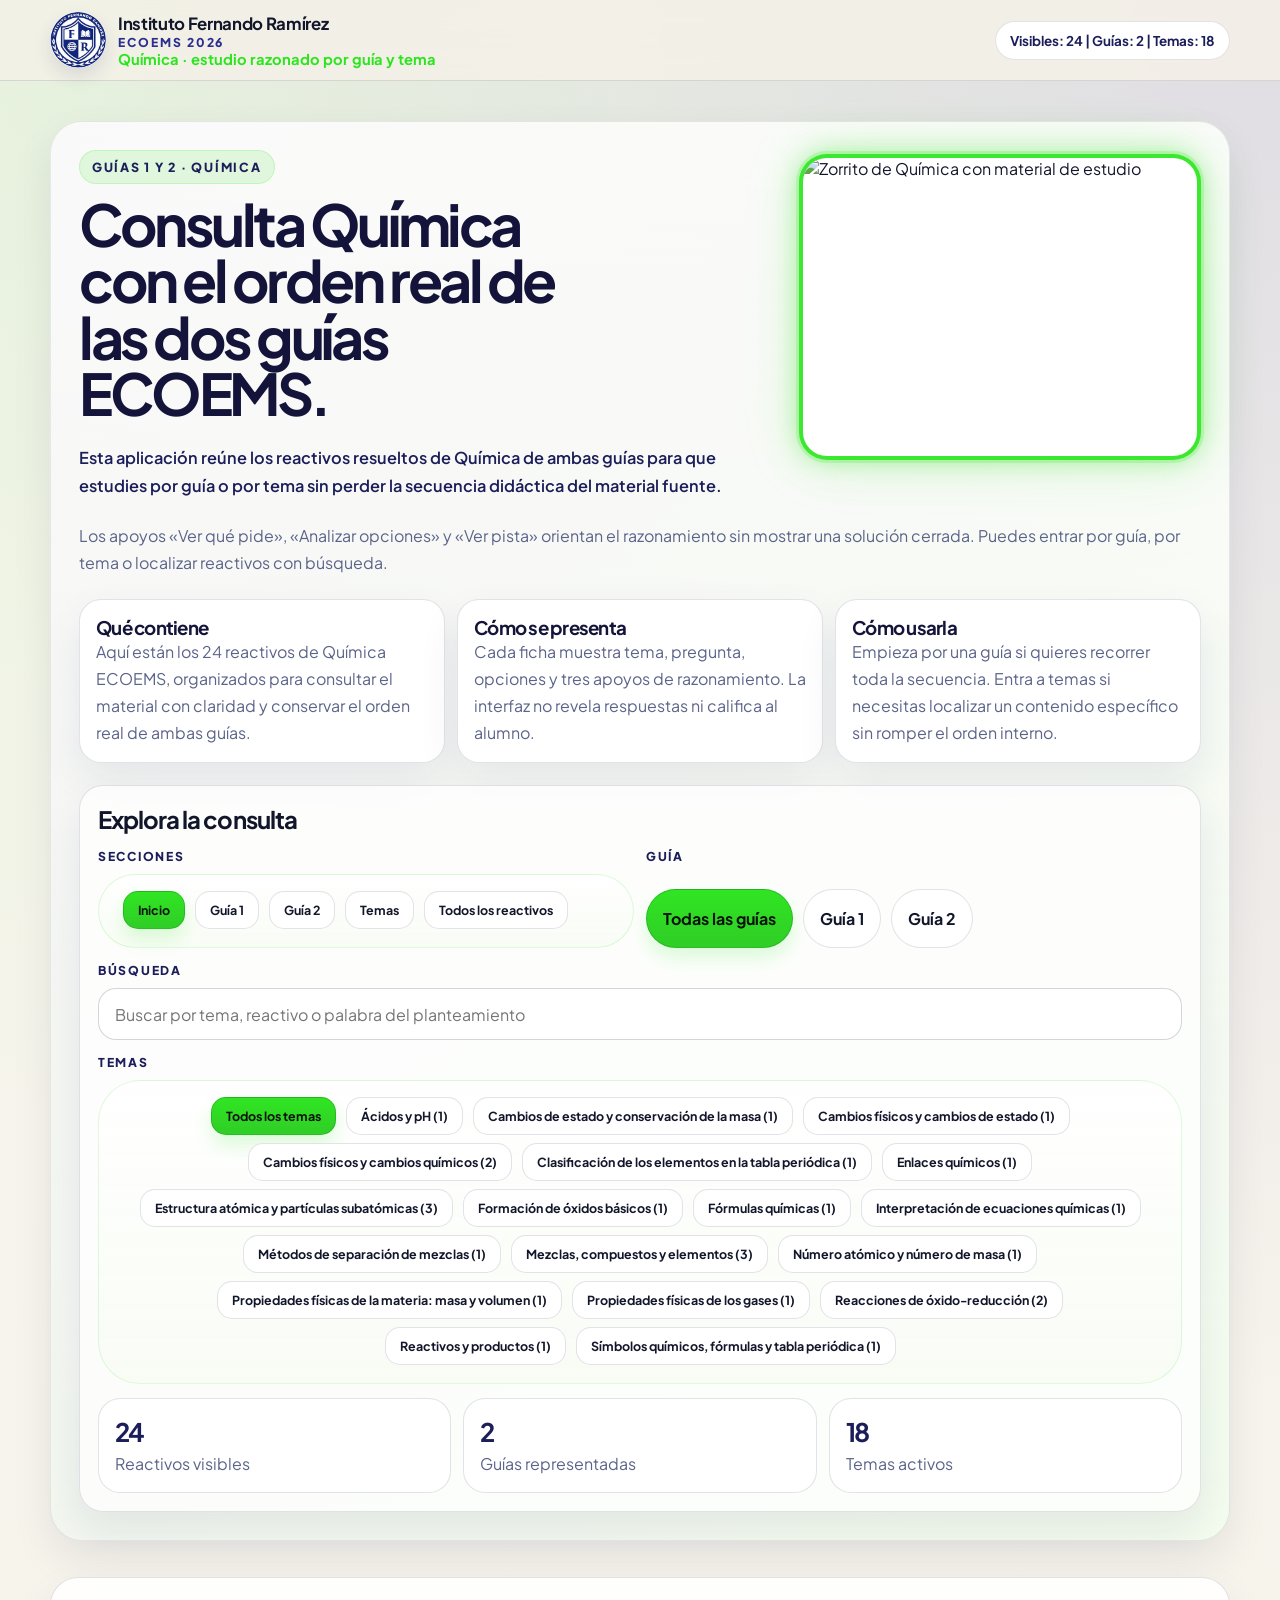
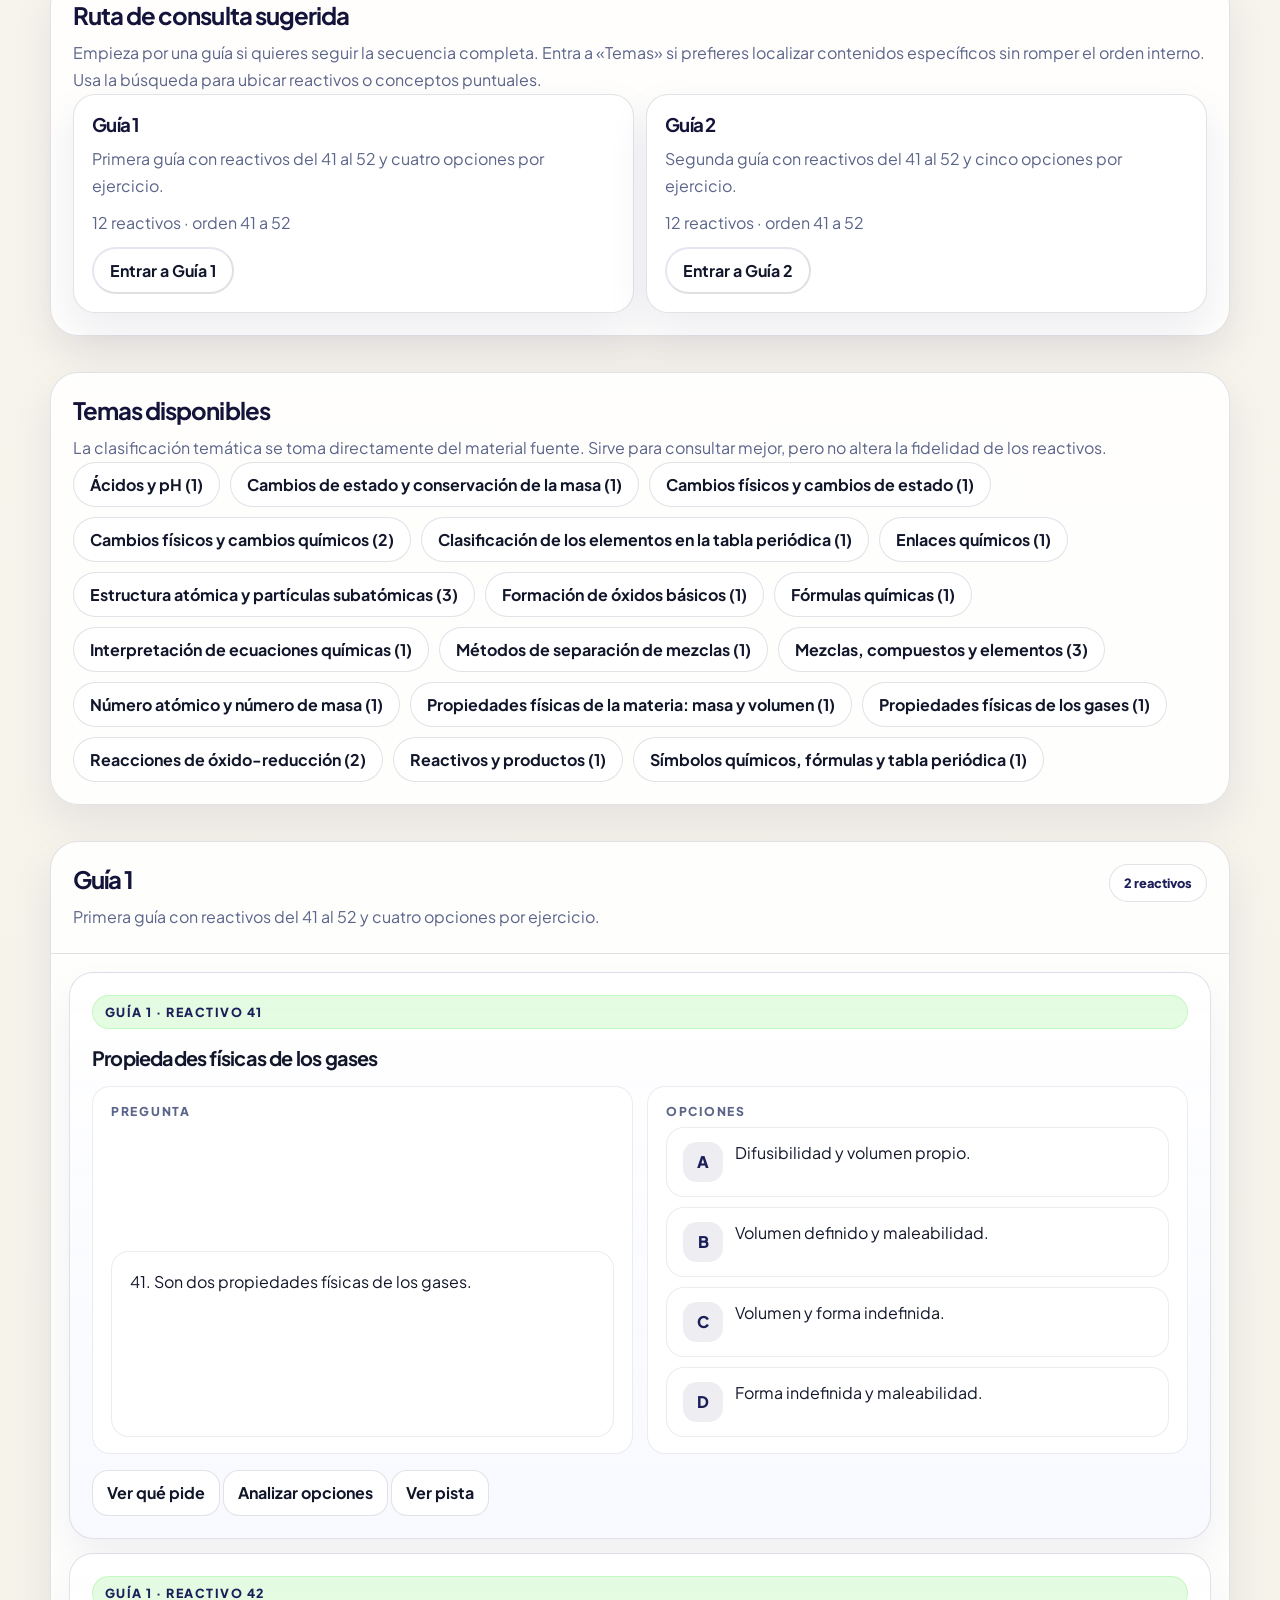
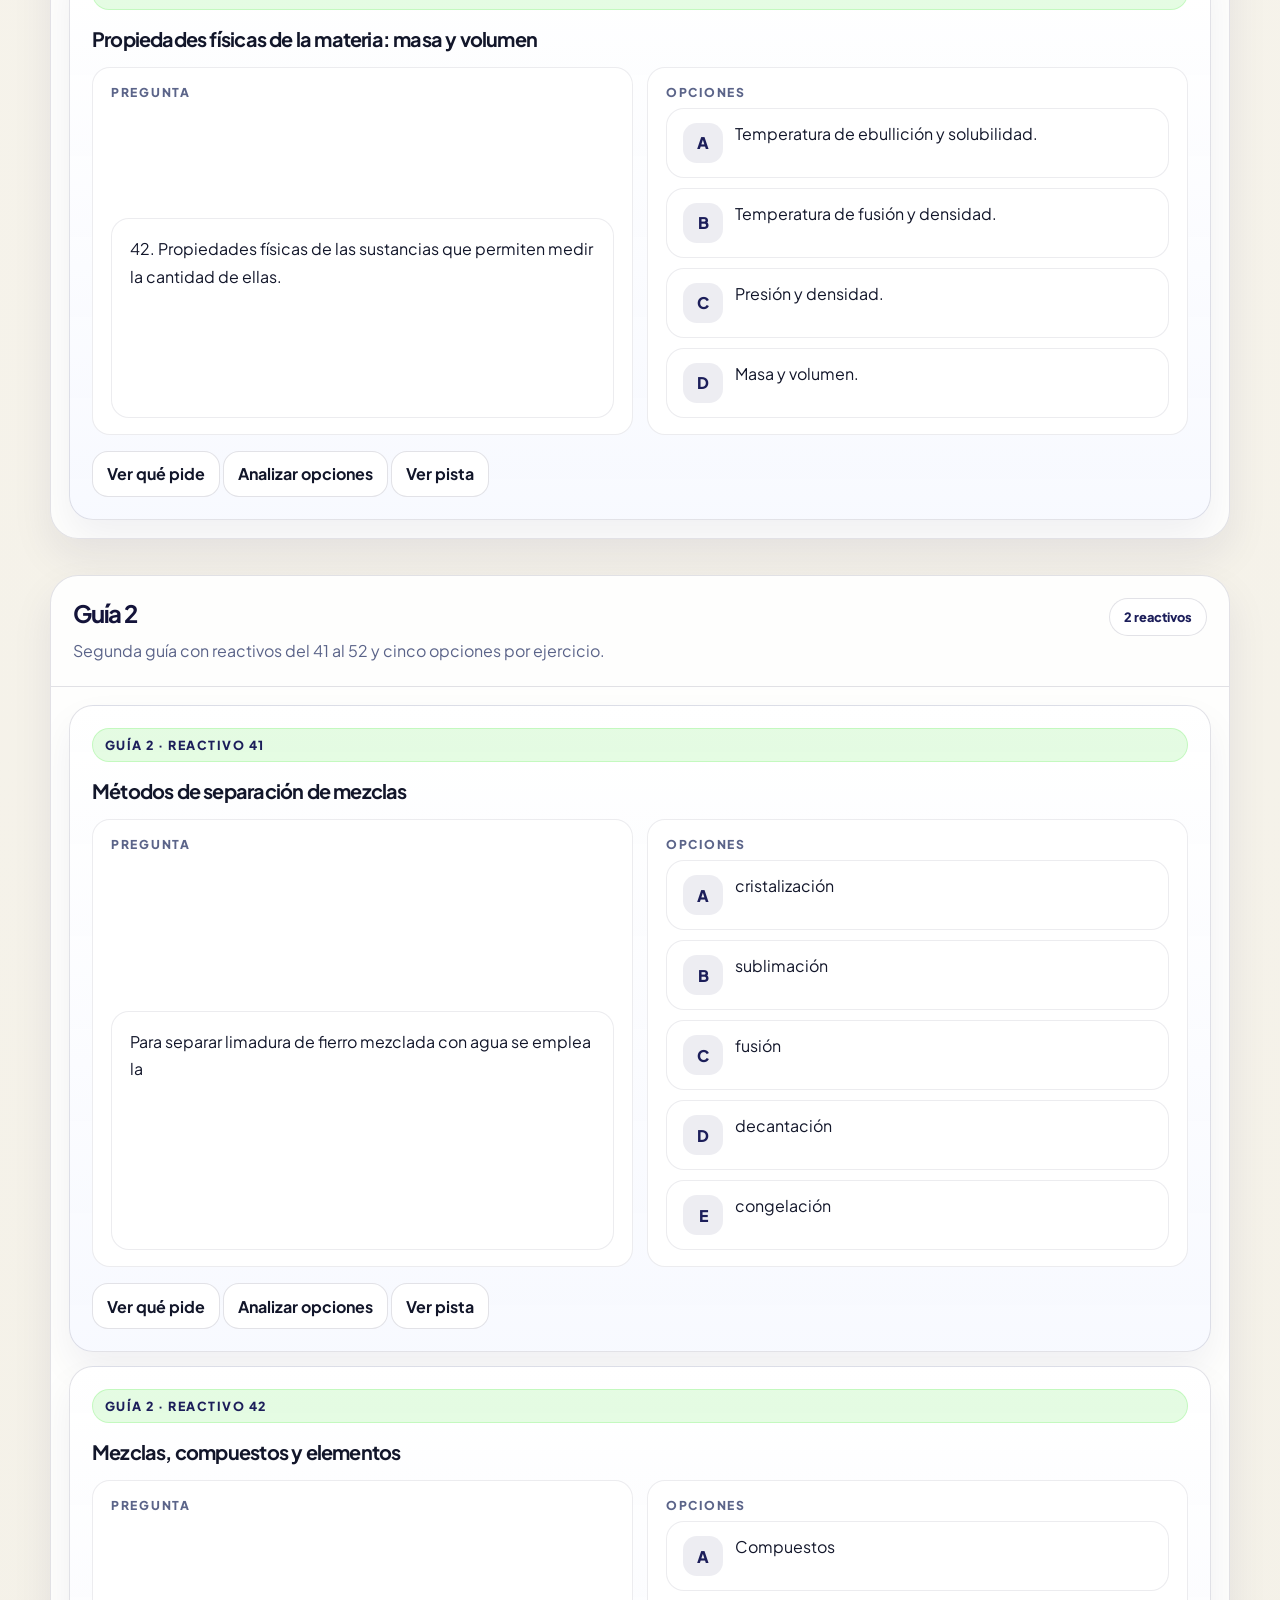
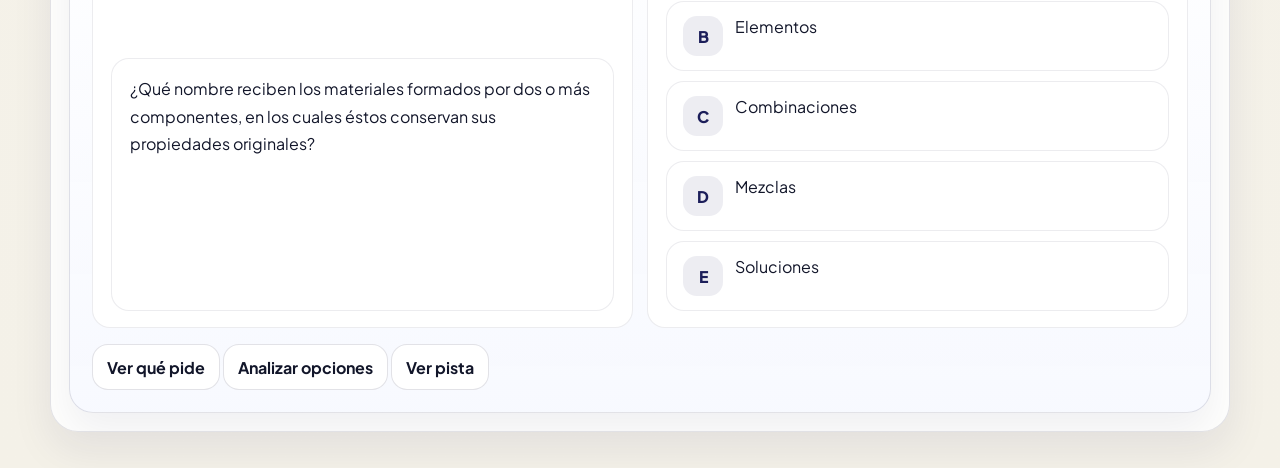
==== commit e982bf94: "Reordena portada y estructura de quimica" ====
--- a/index-quimica.html
+++ b/index-quimica.html
@@ -17,8 +17,8 @@
       <div class="brand">
         <img src="escudo-ifr-real.jpg" alt="Escudo del Instituto Fernando Ramírez">
         <div>
+          <strong>Instituto Fernando Ramírez</strong>
           <small>ECOEMS 2026</small>
-          <strong>Instituto Fernando Ramírez</strong>
           <span>Química · estudio razonado por guía y tema</span>
         </div>
       </div>
@@ -28,49 +28,39 @@
 
   <main>
     <section class="hero" id="topAnchor">
-      <div class="hero-copy">
-        <span class="eyebrow">Guías 1 y 2 · Química</span>
-        <h1>Estudia Química sin perder el orden real de las guías.</h1>
-        <p>Esta app reúne los reactivos resueltos de Química ECOEMS 2026 en una interfaz de consulta clara, sobria y responsiva. La intención es apoyar el razonamiento del alumno, no anticipar la respuesta.</p>
-        <p><strong>Qué verás:</strong> reactivo, tema, opciones y tres apoyos puntuales: «Ver qué pide», «Analizar opciones» y «Ver pista». No hay validación automática, puntuación ni solución visible.</p>
-        <div class="hero-actions">
-          <button class="primary" type="button" onclick="window.applyPreset('guia-1')">Ir a Guía 1</button>
-          <button class="secondary" type="button" onclick="window.applyPreset('guia-2')">Ir a Guía 2</button>
-          <button type="button" onclick="window.applyPreset('temas')">Explorar temas</button>
-        </div>
-        <div class="hero-stats" id="heroStats"></div>
-        <div class="hero-grid">
-          <article class="info-card">
-            <h3>Consulta disciplinada</h3>
-            <p>La secuencia de cada guía se mantiene intacta del reactivo 41 al 52. Filtrar no cambia el orden de origen.</p>
-          </article>
-          <article class="info-card">
-            <h3>Apoyos neutrales</h3>
-            <p>Los paneles ayudan a entender el planteamiento y a revisar opciones sin revelar una solución cerrada.</p>
-          </article>
-          <article class="info-card">
-            <h3>Uso rápido</h3>
-            <p>Filtra por guía o tema, busca conceptos y alterna entre vista general y vista por temas según tu ruta de estudio.</p>
-          </article>
-        </div>
+      <div class="hero-intro">
+        <span class="pill">Guías 1 y 2 · Química</span>
+        <h1>Consulta Química con el orden real de las dos guías ECOEMS.</h1>
       </div>
       <aside class="hero-side">
         <div class="hero-visual">
-          <img class="hero-fox" src="Gemini_Generated_Image_rsep8rrsep8rrsep.png" alt="Zorrito de Quimica con material de estudio">
+          <img class="hero-fox" src="Gemini_Generated_Image_rsep8rrsep8rrsep.png" alt="Zorrito de Química con material de estudio">
         </div>
       </aside>
-    </section>
+      <p class="lead">Esta aplicación reúne los reactivos resueltos de Química de ambas guías para que estudies por guía o por tema sin perder la secuencia didáctica del material fuente.</p>
+      <p class="hero-wide">Los apoyos «Ver qué pide», «Analizar opciones» y «Ver pista» orientan el razonamiento sin mostrar una solución cerrada. Puedes entrar por guía, por tema o localizar reactivos con búsqueda.</p>
 
-    <section class="filters">
+      <div class="guide-notes">
+        <article class="note">
+          <h3>Qué contiene</h3>
+          <p>Aquí están los 24 reactivos de Química ECOEMS, organizados para consultar el material con claridad y conservar el orden real de ambas guías.</p>
+        </article>
+        <article class="note">
+          <h3>Cómo se presenta</h3>
+          <p>Cada ficha muestra tema, pregunta, opciones y tres apoyos de razonamiento. La interfaz no revela respuestas ni califica al alumno.</p>
+        </article>
+        <article class="note">
+          <h3>Cómo usarla</h3>
+          <p>Empieza por una guía si quieres recorrer toda la secuencia. Entra a temas si necesitas localizar un contenido específico sin romper el orden interno.</p>
+        </article>
+      </div>
+
       <div class="filter-panel">
-        <div class="control-block">
-          <span class="control-label">Secciones</span>
-          <nav class="preset-nav" id="presetNav"></nav>
-        </div>
-        <div class="filter-grid">
+        <h2>Explora la consulta</h2>
+        <div class="rows">
           <div class="control-block">
-            <span class="control-label">Búsqueda</span>
-            <input id="searchInput" class="search-input" type="search" placeholder="Buscar por tema, reactivo o palabra del planteamiento">
+            <span class="control-label">Secciones</span>
+            <nav class="preset-nav hero-nav" id="presetNav"></nav>
           </div>
           <div class="control-block">
             <span class="control-label">Guía</span>
@@ -78,10 +68,14 @@
           </div>
         </div>
         <div class="control-block">
-          <span class="control-label">Tema</span>
-          <div class="topic-chips" id="topicChips"></div>
+          <span class="control-label">Búsqueda</span>
+          <input id="searchInput" class="search-input" type="search" placeholder="Buscar por tema, reactivo o palabra del planteamiento">
         </div>
-        <div class="metrics" id="metrics"></div>
+        <div class="control-block">
+          <span class="control-label">Temas</span>
+          <div class="topic-chips hero-nav compact-topics" id="topicChips"></div>
+        </div>
+        <div class="sum" id="metrics"></div>
       </div>
     </section>
 
--- a/quimica-styles.css
+++ b/quimica-styles.css
@@ -20,9 +20,9 @@
   font-family:"Plus Jakarta Sans",sans-serif;
   color:var(--ink);
   background:
-    radial-gradient(circle at top left,rgba(43,47,143,.12),transparent 24%),
-    radial-gradient(circle at top right,rgba(44,229,30,.08),transparent 20%),
-    linear-gradient(180deg,#fbfcff 0%,#f4f7ff 45%,#eef2fb 100%);
+    radial-gradient(circle at top left,rgba(44,229,30,.08),transparent 22%),
+    radial-gradient(circle at top right,rgba(43,47,143,.12),transparent 26%),
+    linear-gradient(180deg,#f8f5ee 0%,#f4f1e8 100%);
 }
 button,input{font:inherit}
 button{cursor:pointer}
@@ -31,8 +31,8 @@
   position:sticky;
   top:0;
   z-index:50;
-  background:rgba(250,252,255,.9);
-  backdrop-filter:blur(16px);
+  background:rgba(244,241,232,.88);
+  backdrop-filter:blur(14px);
   border-bottom:1px solid var(--line);
 }
 .top-inner,main{
@@ -44,16 +44,15 @@
   align-items:center;
   justify-content:space-between;
   gap:16px;
-  padding:14px 0;
-}
-.brand{display:flex;align-items:center;gap:14px;min-width:0}
+  padding:12px 0;
+}
+.brand{display:flex;align-items:center;gap:12px;min-width:0}
 .brand img{
-  width:58px;
-  height:58px;
+  width:56px;
+  height:56px;
   object-fit:cover;
   border-radius:50%;
-  border:2px solid rgba(43,47,143,.1);
-  box-shadow:0 10px 24px rgba(28,30,90,.12);
+  box-shadow:0 8px 18px rgba(28,30,90,.12);
   background:#fff;
 }
 .brand small,.brand strong,.brand span{display:block}
@@ -64,54 +63,35 @@
   color:var(--n3);
   font-weight:800;
 }
-.brand strong{font-size:1rem;letter-spacing:-.02em}
-.brand span{color:var(--muted);font-size:.92rem}
-.top-stats{display:flex;gap:10px;flex-wrap:wrap;justify-content:flex-end}
-.stat{
-  display:grid;
-  gap:2px;
-  min-width:118px;
+.brand strong{font-size:1.05rem;letter-spacing:-.02em}
+.brand span{color:var(--g);font-size:.92rem;font-weight:700}
+.top-stats{
   padding:10px 14px;
-  border-radius:999px;
-  border:1px solid var(--line);
-  background:rgba(255,255,255,.9);
-  text-align:center;
-}
-.stat b{font-size:1rem;color:var(--n1);letter-spacing:-.03em}
-.stat span{
-  font-size:.74rem;
-  text-transform:uppercase;
-  letter-spacing:.12em;
-  color:var(--muted);
+  border:1px solid var(--line);
+  border-radius:999px;
+  background:#fff;
+  font-size:.84rem;
   font-weight:700;
+  color:var(--n1);
 }
 main{padding:22px 0 36px}
 .hero{
-  display:grid;
-  grid-template-columns:minmax(0,1.2fr) minmax(320px,.8fr);
-  gap:24px;
+  margin-top:18px;
+  display:grid;
+  grid-template-columns:minmax(0,1fr) 420px;
+  gap:22px 28px;
+  align-items:start;
   padding:28px;
-  border-radius:36px;
+  border-radius:32px;
   background:
-    linear-gradient(180deg,rgba(255,255,255,.92),rgba(255,255,255,.78)),
-    linear-gradient(140deg,rgba(28,30,90,.08),rgba(44,229,30,.08));
+    linear-gradient(180deg,rgba(255,255,255,.72),rgba(255,255,255,.28)),
+    linear-gradient(135deg,rgba(28,30,90,.08),rgba(44,229,30,.08)),
+    #fffdf8;
   border:1px solid rgba(20,20,58,.08);
-  box-shadow:var(--shadow);
-  overflow:hidden;
-  position:relative;
-}
-.hero::after{
-  content:"";
-  position:absolute;
-  inset:auto -80px -110px auto;
-  width:280px;
-  height:280px;
-  border-radius:50%;
-  background:radial-gradient(circle,rgba(44,229,30,.12),rgba(44,229,30,0));
-  pointer-events:none;
-}
-.hero-copy{display:grid;gap:16px;align-content:start}
-.eyebrow{
+  box-shadow:0 18px 42px rgba(17,22,65,.08);
+}
+.hero-intro{display:grid;gap:12px}
+.pill{
   display:inline-flex;
   align-items:center;
   gap:8px;
@@ -119,6 +99,7 @@
   padding:8px 12px;
   border-radius:999px;
   background:rgba(44,229,30,.12);
+  border:1px solid rgba(44,229,30,.18);
   color:var(--n1);
   font-size:.78rem;
   text-transform:uppercase;
@@ -126,29 +107,28 @@
   font-weight:800;
 }
 .hero h1{
-  font-size:clamp(2.2rem,4.8vw,4.1rem);
-  line-height:.94;
+  font-size:clamp(2rem,4.8vw,3.6rem);
+  line-height:.98;
   letter-spacing:-.06em;
-  max-width:11ch;
+  max-width:13ch;
   color:var(--n2);
 }
-.hero p{color:var(--muted);line-height:1.72;max-width:64ch}
+.hero p{color:var(--muted);line-height:1.72}
+.hero .lead{
+  color:var(--n1);
+  font-size:1.02rem;
+  font-weight:600;
+  grid-column:1/2;
+  max-width:none;
+}
+.hero .hero-wide,.guide-notes,.filter-panel{grid-column:1/-1}
 .hero strong{color:var(--n1)}
-.hero-actions,.preset-nav,.guide-chips,.topic-chips,.quick-topics{display:flex;flex-wrap:wrap;gap:10px}
-.hero-stats{display:grid;grid-template-columns:repeat(3,minmax(0,1fr));gap:12px}
-.mini{
-  padding:14px 16px;
-  border-radius:20px;
-  border:1px solid var(--line);
-  background:rgba(255,255,255,.82);
-}
-.mini b{display:block;font-size:1.3rem;color:var(--n1);letter-spacing:-.04em}
-.mini span{display:block;margin-top:4px;font-size:.78rem;color:var(--muted);line-height:1.5}
-.hero-actions button,.preset-nav button,.guide-chips button,.topic-chips button,.quick-topics button,.support-toggle,.to-top{
+.preset-nav,.guide-chips,.topic-chips,.quick-topics{display:flex;flex-wrap:wrap;gap:10px}
+.preset-nav button,.guide-chips button,.topic-chips button,.quick-topics button,.support-toggle,.to-top{
   border:1px solid transparent;
   transition:transform .2s ease,box-shadow .2s ease,border-color .2s ease,background .2s ease,color .2s ease;
 }
-.hero-actions button,.preset-nav button,.guide-chips button,.topic-chips button,.quick-topics button,.chip,.action{
+.preset-nav button,.guide-chips button,.topic-chips button,.quick-topics button,.chip,.action{
   padding:11px 16px;
   border-radius:999px;
   font-weight:700;
@@ -156,17 +136,17 @@
   color:var(--ink);
   border-color:var(--line);
 }
-.hero-actions button.primary,.action.open{background:var(--n1);color:#fff;border-color:var(--n1)}
-.hero-actions button.secondary{background:rgba(44,229,30,.12);color:var(--n1);border-color:rgba(44,229,30,.18)}
 .preset-nav button.active,.guide-chips button.active,.topic-chips button.active,.quick-topics button.active,.chip.active{
-  background:linear-gradient(180deg,var(--n1),var(--n3));
-  color:#fff;
-  border-color:rgba(43,47,143,.55);
-  box-shadow:0 14px 24px rgba(28,30,90,.18);
-}
-.hero-actions button:hover,.preset-nav button:hover,.guide-chips button:hover,.topic-chips button:hover,.quick-topics button:hover,.support-toggle:hover,.to-top:hover,.chip:hover,.action:hover{transform:translateY(-2px)}
+  background:linear-gradient(180deg,rgba(44,229,30,.98),rgba(35,202,25,.94));
+  color:#08110a;
+  border-color:rgba(17,125,33,.34);
+  box-shadow:0 10px 18px rgba(44,229,30,.16);
+}
+.action.open{background:var(--n1);color:#fff;border-color:var(--n1)}
+.preset-nav button:hover,.guide-chips button:hover,.topic-chips button:hover,.quick-topics button:hover,.support-toggle:hover,.to-top:hover,.chip:hover,.action:hover{transform:translateY(-2px)}
 .hero-side{
-  position:relative;
+  grid-column:2/3;
+  grid-row:1/span 2;
   display:flex;
   align-items:flex-end;
   justify-content:flex-end;
@@ -191,27 +171,58 @@
   background:#fff;
   box-shadow:0 0 0 3px rgba(44,229,30,.18),0 0 24px rgba(44,229,30,.38),0 0 56px rgba(44,229,30,.18);
 }
-.hero-grid{display:grid;grid-template-columns:repeat(3,minmax(0,1fr));gap:12px;margin-top:16px}
-.info-card,.metric-card,.overview-card,.filter-panel,.group,.guide-panel,.topic-panel,.empty{
-  border:1px solid var(--line);
-  border-radius:var(--radius-xl);
-  background:rgba(255,255,255,.88);
-  box-shadow:var(--shadow);
-}
-.info-card,.metric-card,.overview-card,.group,.guide-panel,.topic-panel,.empty{padding:20px}
-.info-card h3,.metric-card h3,.overview-card h3,.guide-panel h2,.topic-panel h2,.group h2{letter-spacing:-.04em;color:var(--n2)}
-.info-card p,.metric-card p,.overview-card p,.guide-panel p,.topic-panel p,.group p{color:var(--muted);line-height:1.68}
-.filters{margin-top:18px;display:grid;gap:18px}
-.filter-panel{padding:22px;display:grid;gap:18px}
-.filter-grid{display:grid;grid-template-columns:1.2fr minmax(0,1fr);gap:18px;align-items:start}
+.guide-notes{display:grid;grid-template-columns:repeat(3,minmax(0,1fr));gap:12px}
+.note,.info-card,.panel,.section,.empty,.filter-panel{
+  border:1px solid var(--line);
+  background:rgba(255,255,255,.9);
+  box-shadow:0 18px 42px rgba(28,30,90,.08);
+}
+.note{border-radius:22px;padding:16px;background:#fff}
+.info-card{padding:18px;border-radius:22px;background:#fff;display:grid;gap:10px}
+.info-card .chip{width:max-content}
+.note h3,.info-card h3,.panel h2,.section h2{letter-spacing:-.04em;color:var(--n2)}
+.note p,.info-card p,.panel p,.section p{color:var(--muted);line-height:1.68}
+.filter-panel{
+  display:grid;
+  gap:14px;
+  padding:18px;
+  border-radius:24px;
+  background:rgba(255,255,255,.72);
+}
+.filter-panel h2{letter-spacing:-.04em}
+.rows{display:grid;grid-template-columns:repeat(2,minmax(0,1fr));gap:12px}
 .control-block{display:grid;gap:10px}
 .control-label{
   font-size:.76rem;
   text-transform:uppercase;
   letter-spacing:.14em;
-  color:var(--muted);
-  font-weight:800;
-}
+  color:var(--n1);
+  font-weight:800;
+}
+.hero-nav{
+  display:flex;
+  flex-wrap:wrap;
+  gap:8px 10px;
+  align-items:flex-start;
+  align-content:flex-start;
+  justify-content:flex-start;
+  padding:16px 24px 18px;
+  border:1px solid rgba(44,229,30,.16);
+  background:linear-gradient(180deg,rgba(255,255,255,.94),rgba(248,252,244,.9));
+  border-radius:42px;
+}
+.hero-nav .chip{
+  display:inline-flex;
+  align-items:center;
+  justify-content:center;
+  min-height:38px;
+  padding:8px 14px;
+  border-radius:15px;
+  text-align:center;
+  font-size:.78rem;
+  line-height:1.1;
+}
+.compact-topics{justify-content:center}
 .search-input{
   width:100%;
   min-height:52px;
@@ -222,29 +233,33 @@
   color:var(--ink);
   outline:none;
 }
-.metrics{display:grid;grid-template-columns:repeat(4,minmax(0,1fr));gap:12px}
-.metric-card b{display:block;font-size:1.8rem;color:var(--n1);letter-spacing:-.06em;margin-bottom:6px}
-.metric-card span{
-  display:block;
-  font-size:.78rem;
-  text-transform:uppercase;
-  letter-spacing:.12em;
-  color:var(--muted);
-  font-weight:800;
-  margin-bottom:6px;
-}
-.overview-grid{display:grid;grid-template-columns:repeat(3,minmax(0,1fr));gap:16px}
-.overview-card .big-number{
-  font-size:2rem;
-  color:var(--n1);
-  font-weight:800;
-  letter-spacing:-.06em;
-  display:block;
-  margin-bottom:6px;
-}
+.sum{display:grid;grid-template-columns:repeat(3,minmax(0,1fr));gap:12px}
+.sum div{
+  border:1px solid var(--line);
+  border-radius:22px;
+  background:#fff;
+  padding:16px;
+}
+.sum b{display:block;font-size:1.6rem;letter-spacing:-.06em;color:var(--n1)}
+.sum span{display:block;margin-top:4px;color:var(--muted);line-height:1.5}
+.hero-grid{display:grid;grid-template-columns:repeat(2,minmax(0,1fr));gap:12px}
+.panel,.section{
+  margin-top:18px;
+  border-radius:28px;
+}
+.panel{padding:22px}
+.section{overflow:hidden}
 .content{display:grid;gap:18px;margin-top:18px}
-.guide-panel,.topic-panel,.group{display:grid;gap:18px}
-.guide-heading,.topic-heading,.section-head,.guide-split-head{display:flex;justify-content:space-between;align-items:flex-start;gap:14px;flex-wrap:wrap}
+.section-head,.guide-split-head{
+  display:flex;
+  justify-content:space-between;
+  align-items:flex-start;
+  gap:14px;
+  flex-wrap:wrap;
+  padding:22px;
+  border-bottom:1px solid var(--line);
+}
+.panel h2,.section h2{margin-bottom:10px}
 .heading-badge,.topic-badge{
   display:inline-flex;
   align-items:center;
@@ -259,13 +274,14 @@
   font-weight:800;
 }
 .topic-badge{background:rgba(44,229,30,.12);border:1px solid rgba(44,229,30,.18)}
-.cards{display:grid;gap:16px}
+.cards{display:grid;gap:14px;padding:18px}
 .count{
   display:inline-flex;
   align-items:center;
   padding:10px 14px;
   border-radius:999px;
-  background:rgba(28,30,90,.08);
+  border:1px solid var(--line);
+  background:#fff;
   color:var(--n1);
   font-size:.8rem;
   font-weight:800;
@@ -437,16 +453,18 @@
 }
 .to-top.show{opacity:1;transform:translateY(0);pointer-events:auto}
 @media (max-width:1024px){
-  .hero,.filter-grid{grid-template-columns:1fr}
-  .hero-grid,.hero-stats,.metrics,.overview-grid,.card-grid{grid-template-columns:repeat(2,minmax(0,1fr))}
-  .hero-side{grid-column:auto;justify-content:center;padding:0}
+  .hero,.rows,.card-grid{grid-template-columns:1fr}
+  .guide-notes,.hero-grid,.sum{grid-template-columns:repeat(2,minmax(0,1fr))}
+  .hero .lead{grid-column:auto}
+  .hero-side{grid-column:auto;grid-row:auto;justify-content:center;padding:0}
 }
 @media (max-width:760px){
   .top-inner,main{width:min(100% - 16px,1180px)}
   .top-inner{align-items:flex-start;flex-direction:column}
-  .top-stats{width:100%;justify-content:flex-start}
-  .hero,.filter-panel,.guide-panel,.topic-panel,.group,.card,.empty{padding:18px}
-  .hero-grid,.hero-stats,.metrics,.overview-grid,.support-actions,.card-grid{grid-template-columns:1fr}
+  .top-stats{width:100%}
+  .hero,.panel,.section,.filter-panel,.card,.empty{padding:18px}
+  .guide-notes,.hero-grid,.sum,.support-actions,.card-grid,.rows{grid-template-columns:1fr}
+  .hero-nav{border-radius:24px;padding:14px 16px}
   .hero-fox{width:min(100%,360px)}
   .option{grid-template-columns:36px 1fr;padding:12px 14px}
   .option-label,.badge{width:36px;height:36px;border-radius:12px}
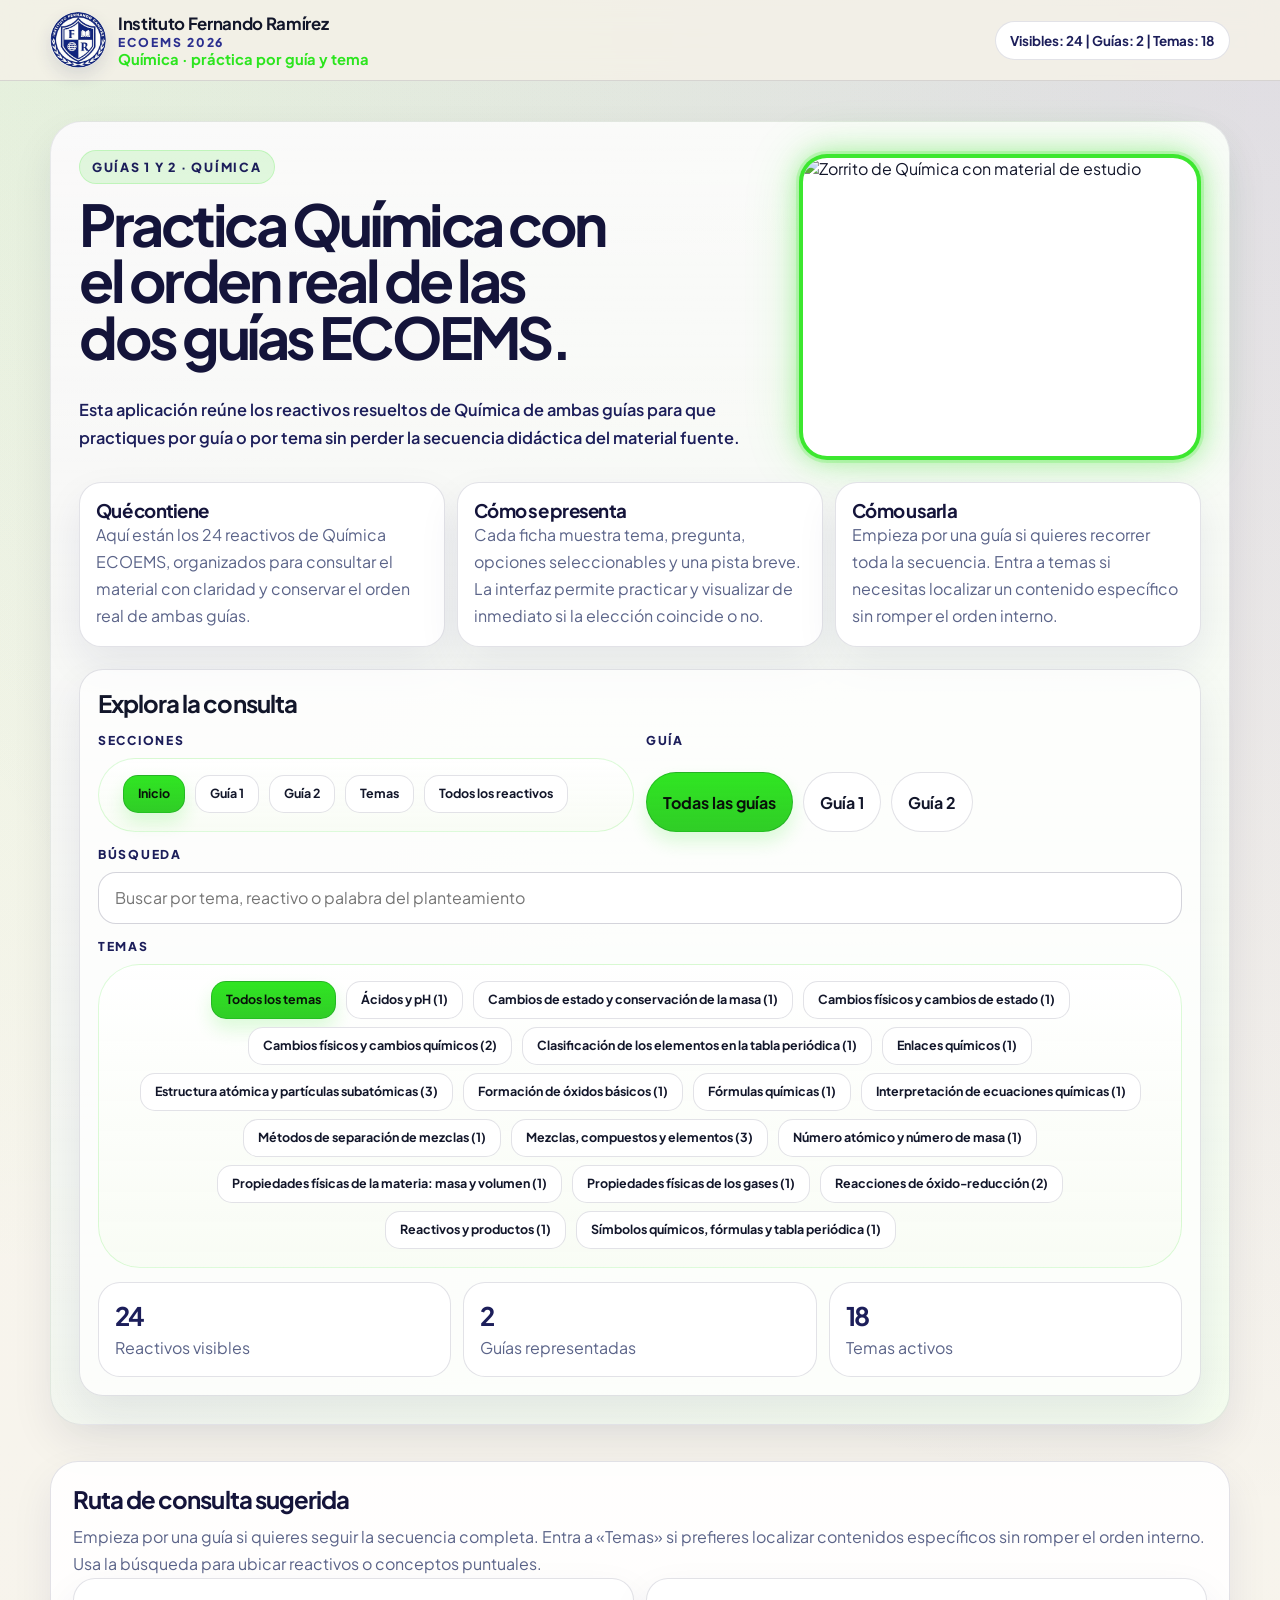
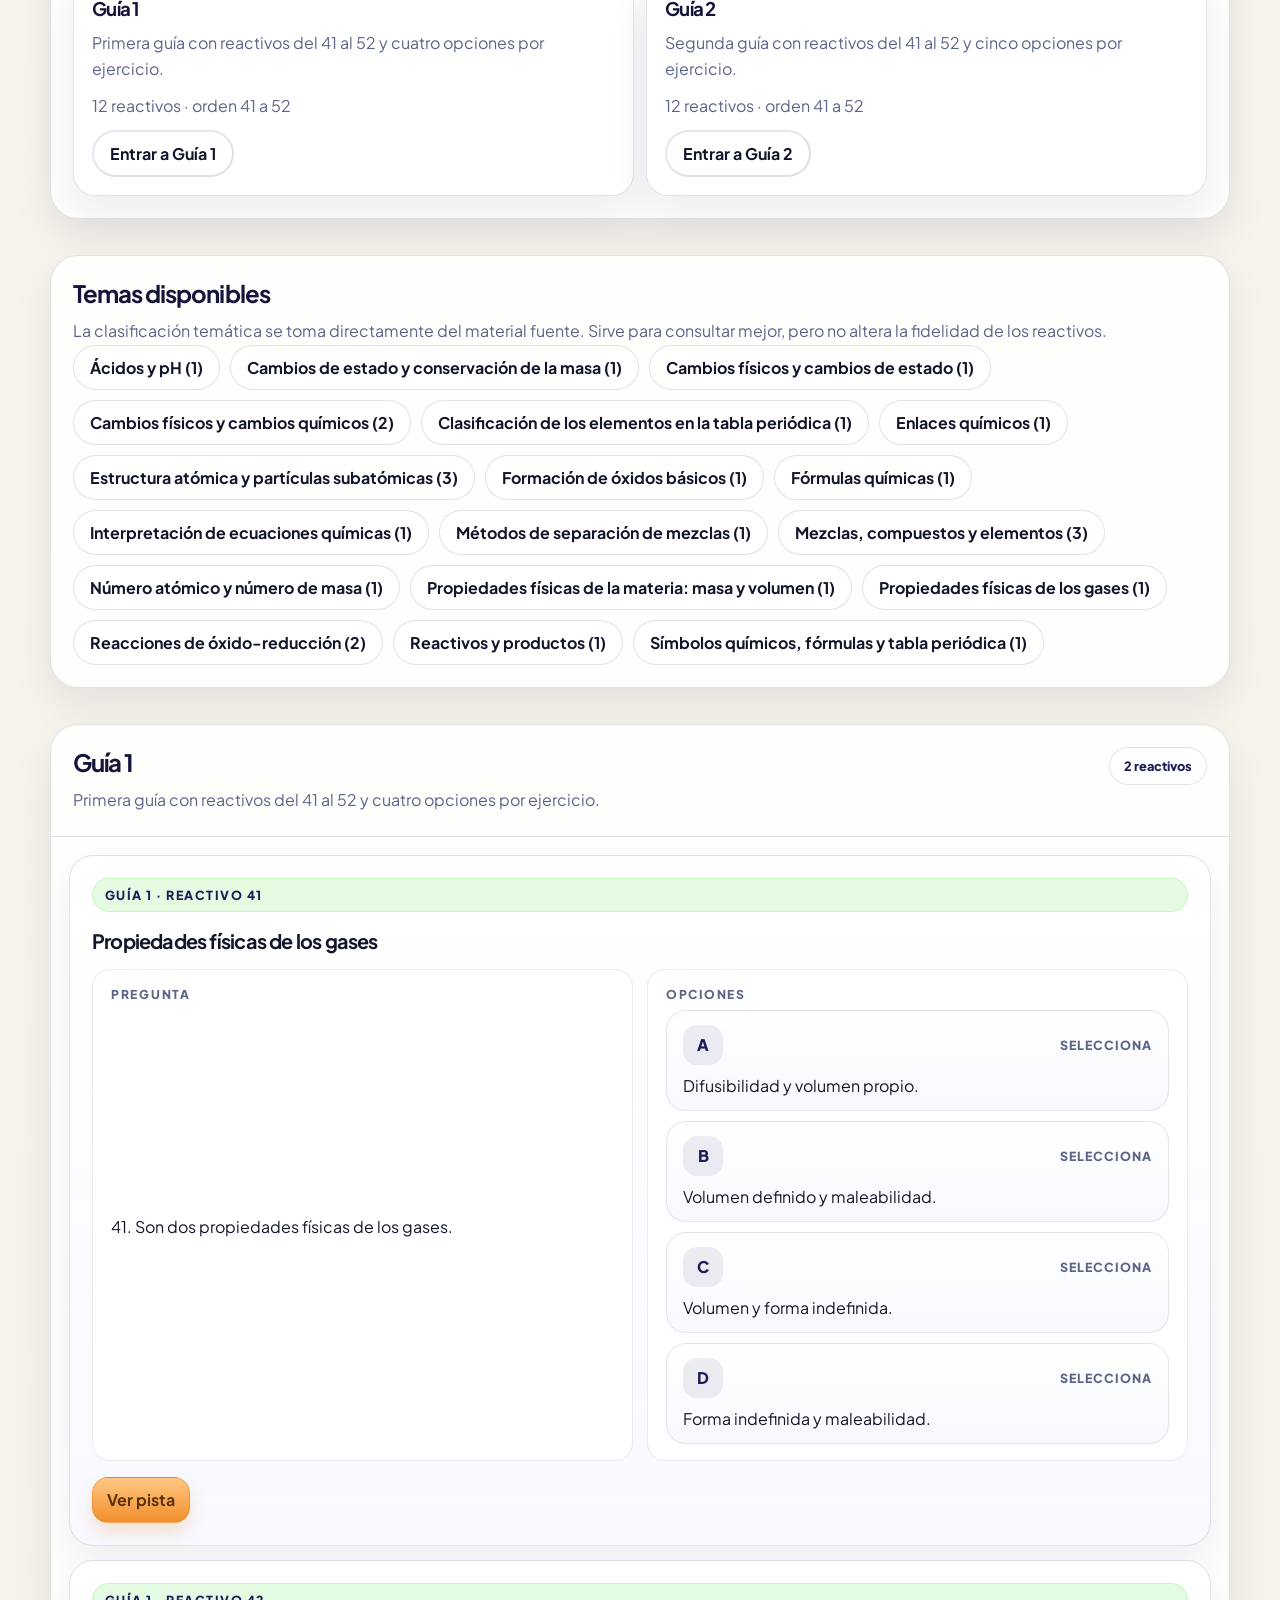
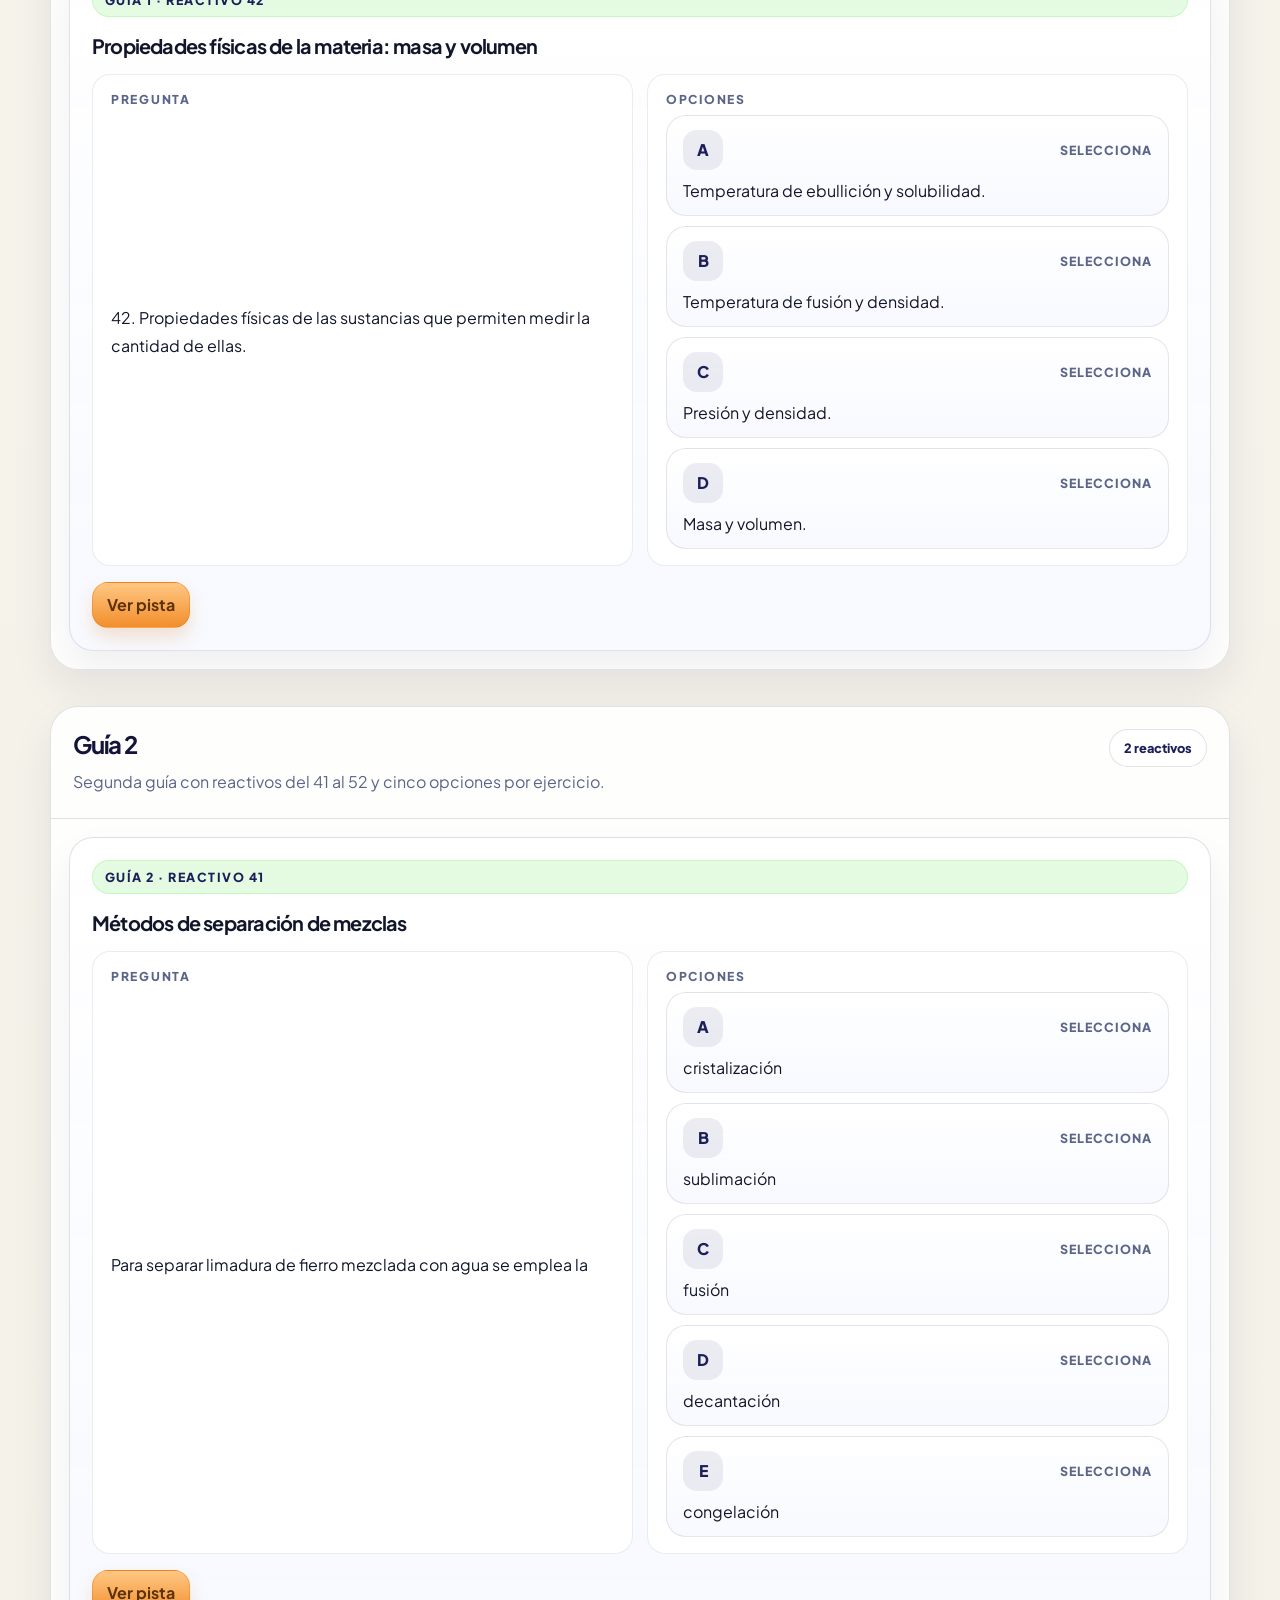
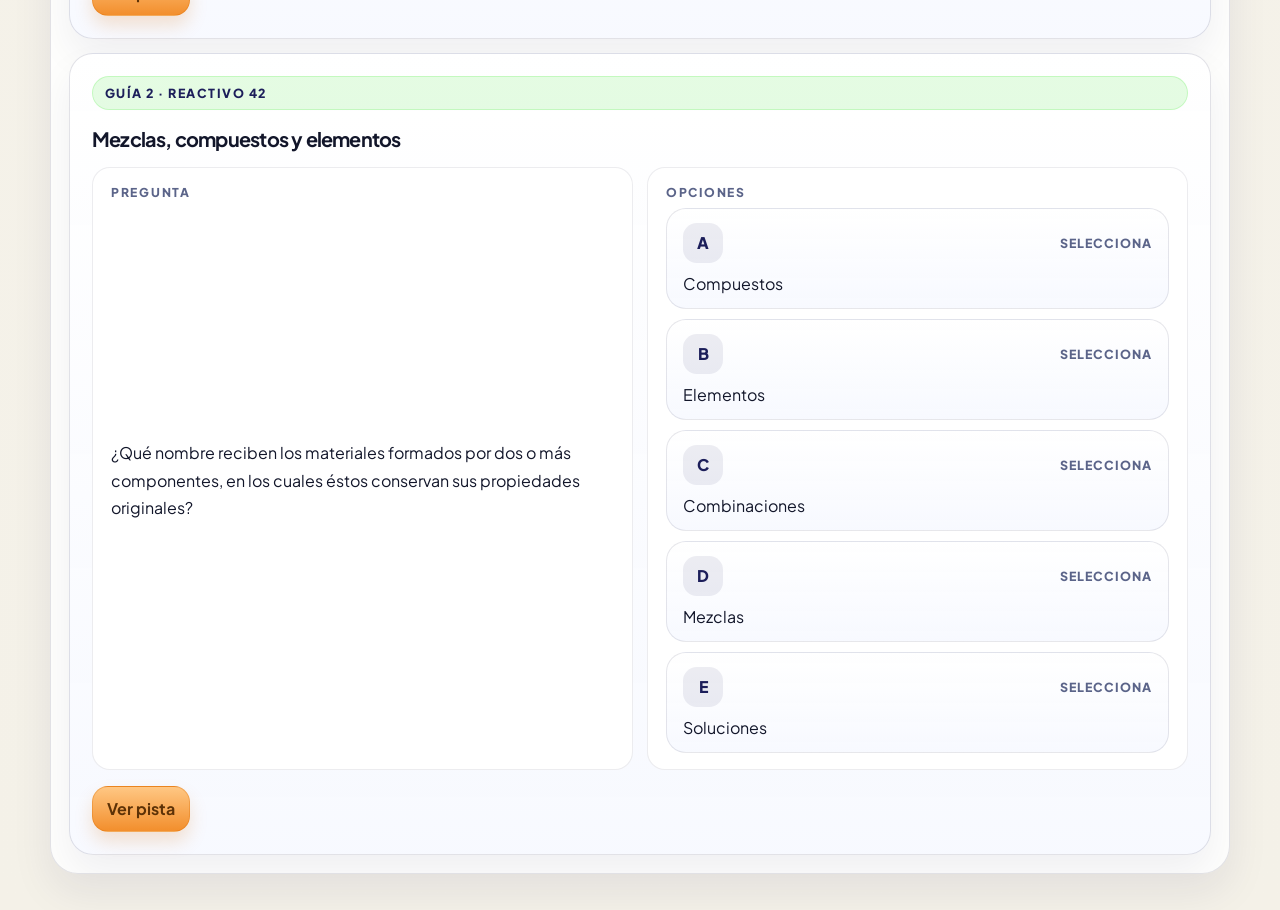
==== commit 3ee73aa0: "Activa selección y ajusta pistas" ====
--- a/index-quimica.html
+++ b/index-quimica.html
@@ -4,12 +4,12 @@
   <meta charset="UTF-8">
   <meta name="viewport" content="width=device-width,initial-scale=1">
   <title>IFR | Química</title>
-  <meta name="description" content="Aplicación de estudio razonado para Química ECOEMS 2026.">
+  <meta name="description" content="Aplicación de estudio y práctica para Química ECOEMS 2026.">
   <link rel="icon" href="favicon.svg" type="image/svg+xml">
   <link rel="preconnect" href="https://fonts.googleapis.com">
   <link rel="preconnect" href="https://fonts.gstatic.com" crossorigin>
   <link href="https://fonts.googleapis.com/css2?family=Plus+Jakarta+Sans:wght@400;500;600;700;800&display=swap" rel="stylesheet">
-  <link rel="stylesheet" href="quimica-styles.css">
+  <link rel="stylesheet" href="quimica-styles.css?v=20260324c">
 </head>
 <body>
   <header class="top">
@@ -19,7 +19,7 @@
         <div>
           <strong>Instituto Fernando Ramírez</strong>
           <small>ECOEMS 2026</small>
-          <span>Química · estudio razonado por guía y tema</span>
+          <span>Química · práctica por guía y tema</span>
         </div>
       </div>
       <div class="top-stats" id="topStats"></div>
@@ -30,15 +30,14 @@
     <section class="hero" id="topAnchor">
       <div class="hero-intro">
         <span class="pill">Guías 1 y 2 · Química</span>
-        <h1>Consulta Química con el orden real de las dos guías ECOEMS.</h1>
+        <h1>Practica Química con el orden real de las dos guías ECOEMS.</h1>
       </div>
       <aside class="hero-side">
         <div class="hero-visual">
           <img class="hero-fox" src="Gemini_Generated_Image_rsep8rrsep8rrsep.png" alt="Zorrito de Química con material de estudio">
         </div>
       </aside>
-      <p class="lead">Esta aplicación reúne los reactivos resueltos de Química de ambas guías para que estudies por guía o por tema sin perder la secuencia didáctica del material fuente.</p>
-      <p class="hero-wide">Los apoyos «Ver qué pide», «Analizar opciones» y «Ver pista» orientan el razonamiento sin mostrar una solución cerrada. Puedes entrar por guía, por tema o localizar reactivos con búsqueda.</p>
+      <p class="lead">Esta aplicación reúne los reactivos resueltos de Química de ambas guías para que practiques por guía o por tema sin perder la secuencia didáctica del material fuente.</p>
 
       <div class="guide-notes">
         <article class="note">
@@ -47,7 +46,7 @@
         </article>
         <article class="note">
           <h3>Cómo se presenta</h3>
-          <p>Cada ficha muestra tema, pregunta, opciones y tres apoyos de razonamiento. La interfaz no revela respuestas ni califica al alumno.</p>
+          <p>Cada ficha muestra tema, pregunta, opciones seleccionables y una pista breve. La interfaz permite practicar y visualizar de inmediato si la elección coincide o no.</p>
         </article>
         <article class="note">
           <h3>Cómo usarla</h3>
@@ -88,7 +87,7 @@
 
   <button class="to-top" id="toTop" type="button" aria-label="Volver al inicio" title="Volver al inicio">↑</button>
 
-  <script src="quimica-data.js"></script>
-  <script src="quimica-app.js"></script>
+  <script src="quimica-data.js?v=20260324c"></script>
+  <script src="quimica-app.js?v=20260324c"></script>
 </body>
 </html>
--- a/quimica-styles.css
+++ b/quimica-styles.css
@@ -3,6 +3,10 @@
   --n2:#14143A;
   --n3:#2B2F8F;
   --g:#2CE51E;
+  --ok:#117D21;
+  --bad:#C24529;
+  --warn:#F28C28;
+  --warn-deep:#D86F06;
   --ink:#12162a;
   --muted:#5b6489;
   --line:rgba(20,20,58,.12);
@@ -344,13 +348,47 @@
   text-transform:uppercase;
 }
 .card h3{font-size:1.24rem;letter-spacing:-.04em}
+.head{display:flex;justify-content:space-between;align-items:flex-start;gap:14px}
+.type{
+  display:inline-flex;
+  align-items:center;
+  gap:8px;
+  padding:8px 12px;
+  border-radius:999px;
+  background:rgba(28,30,90,.08);
+  color:var(--n1);
+  font-size:.78rem;
+  font-weight:800;
+  letter-spacing:.1em;
+  text-transform:uppercase;
+  margin-bottom:10px;
+}
+.layout{display:grid;gap:14px}
+.problem-head{
+  display:flex;
+  justify-content:space-between;
+  align-items:center;
+  gap:10px;
+  flex-wrap:wrap;
+}
+.reactivo-chip{
+  display:inline-flex;
+  align-items:center;
+  padding:8px 12px;
+  border-radius:999px;
+  border:1px solid rgba(43,47,143,.14);
+  background:rgba(243,246,255,.98);
+  color:var(--n1);
+  font-size:.78rem;
+  font-weight:800;
+}
 .question{
   display:grid;
-  gap:8px;
-  padding:16px 18px;
-  border-radius:var(--radius-md);
-  background:#fff;
-  border:1px solid rgba(20,20,58,.08);
+  gap:10px;
+  padding:0;
+  border:0;
+  border-radius:0;
+  background:transparent;
 }
 .question-label,.options-label,.support-panel h4{
   font-size:.76rem;
@@ -359,20 +397,31 @@
   color:var(--muted);
   font-weight:800;
 }
-.question p,.support-panel p{line-height:1.72;color:var(--ink)}
-.options,.analysis-list{display:grid;gap:10px}
-.option,.options li{
-  display:grid;
-  grid-template-columns:40px 1fr;
+.question p,.support-panel p,.support p,.text p{line-height:1.72;color:var(--ink)}
+.opts,.analysis-list{display:grid;gap:10px}
+.opt{
+  display:grid;
+  gap:10px;
+  text-align:left;
+  padding:14px 16px;
+  border-radius:20px;
+  border:1px solid rgba(20,20,58,.1);
+  background:linear-gradient(180deg,rgba(255,255,255,.98),rgba(247,249,255,.96));
+  color:var(--ink);
+  transition:transform .2s ease,box-shadow .24s ease,border-color .24s ease,background .24s ease,opacity .24s ease;
+}
+.opt:hover{transform:translateY(-2px);box-shadow:0 12px 24px rgba(17,22,65,.08)}
+.opt:focus-visible{
+  outline:none;
+  box-shadow:0 0 0 4px rgba(43,47,143,.14),0 12px 24px rgba(17,22,65,.08);
+}
+.opt .row{
+  display:flex;
+  align-items:center;
+  justify-content:space-between;
   gap:12px;
-  align-items:start;
-  padding:14px 16px;
-  border-radius:var(--radius-md);
-  background:#fff;
-  border:1px solid rgba(20,20,58,.08);
-}
-.options{list-style:none;padding:0;margin:0}
-.option-label{
+}
+.opt .let,.badge{
   display:grid;
   place-items:center;
   width:40px;
@@ -382,6 +431,40 @@
   color:var(--n1);
   font-weight:800;
 }
+.opt .lab{
+  margin-left:auto;
+  color:var(--muted);
+  font-size:.78rem;
+  font-weight:800;
+  text-transform:uppercase;
+  letter-spacing:.08em;
+}
+.opt.is-dim{opacity:.72}
+.opt.is-correct,
+.opt.is-reveal{
+  border-color:rgba(17,125,33,.34);
+  background:linear-gradient(180deg,rgba(241,255,238,.98),rgba(232,250,228,.96));
+  box-shadow:0 0 0 1px rgba(17,125,33,.12),0 0 0 6px rgba(44,229,30,.08),0 0 28px rgba(44,229,30,.22);
+  animation:correctGlow 2.6s ease-in-out infinite;
+}
+.opt.is-correct .let,
+.opt.is-reveal .let{
+  background:rgba(44,229,30,.16);
+  color:var(--ok);
+}
+.opt.is-correct .lab,
+.opt.is-reveal .lab{color:var(--ok)}
+.opt.is-wrong{
+  border-color:rgba(194,69,41,.32);
+  background:linear-gradient(180deg,rgba(255,245,241,.98),rgba(255,236,230,.96));
+  box-shadow:0 0 0 1px rgba(194,69,41,.12),0 0 0 6px rgba(194,69,41,.07),0 0 24px rgba(194,69,41,.18);
+  animation:wrongGlow 2.4s ease-in-out infinite;
+}
+.opt.is-wrong .let{
+  background:rgba(194,69,41,.14);
+  color:var(--bad);
+}
+.opt.is-wrong .lab{color:var(--bad)}
 .badge{
   display:grid;
   place-items:center;
@@ -392,6 +475,14 @@
   color:var(--n1);
   font-weight:800;
 }
+@keyframes correctGlow{
+  0%,100%{box-shadow:0 0 0 1px rgba(17,125,33,.12),0 0 0 6px rgba(44,229,30,.08),0 0 18px rgba(44,229,30,.18)}
+  50%{box-shadow:0 0 0 1px rgba(17,125,33,.18),0 0 0 10px rgba(44,229,30,.12),0 0 34px rgba(44,229,30,.28)}
+}
+@keyframes wrongGlow{
+  0%,100%{box-shadow:0 0 0 1px rgba(194,69,41,.12),0 0 0 6px rgba(194,69,41,.07),0 0 16px rgba(194,69,41,.16)}
+  50%{box-shadow:0 0 0 1px rgba(194,69,41,.18),0 0 0 10px rgba(245,186,25,.1),0 0 28px rgba(194,69,41,.24)}
+}
 .support-actions{display:grid;grid-template-columns:repeat(3,minmax(0,1fr));gap:10px}
 .support-toggle,.action{
   min-height:46px;
@@ -403,6 +494,18 @@
   font-weight:700;
 }
 .support-toggle.active{background:rgba(28,30,90,.92);color:#fff;border-color:rgba(28,30,90,.92)}
+.actions.act{display:flex;flex-wrap:wrap;gap:10px}
+.action.hint-action{
+  background:linear-gradient(180deg,rgba(255,198,129,.98),rgba(242,140,40,.98));
+  border-color:rgba(216,111,6,.32);
+  color:#5d3207;
+  box-shadow:0 10px 18px rgba(216,111,6,.18);
+}
+.action.hint-action.open{
+  background:linear-gradient(180deg,rgba(242,140,40,.98),rgba(216,111,6,.98));
+  border-color:rgba(168,85,9,.28);
+  color:#fff8ef;
+}
 .support-stack{display:grid;gap:12px}
 .support-panel,.support{
   display:grid;
@@ -414,8 +517,9 @@
   scroll-margin-top:100px;
 }
 .support-panel.hint,.support.hint{
-  border-color:rgba(44,229,30,.24);
-  background:linear-gradient(180deg,rgba(248,255,245,.98),rgba(240,253,236,.96));
+  border-color:rgba(216,111,6,.28);
+  background:linear-gradient(180deg,rgba(255,247,238,.98),rgba(255,231,199,.96));
+  box-shadow:0 16px 34px rgba(216,111,6,.14);
 }
 .support[hidden]{display:none}
 .analysis-grid{display:grid;gap:12px}
@@ -466,6 +570,9 @@
   .guide-notes,.hero-grid,.sum,.support-actions,.card-grid,.rows{grid-template-columns:1fr}
   .hero-nav{border-radius:24px;padding:14px 16px}
   .hero-fox{width:min(100%,360px)}
-  .option{grid-template-columns:36px 1fr;padding:12px 14px}
-  .option-label,.badge{width:36px;height:36px;border-radius:12px}
-}
+  .problem-head{align-items:flex-start}
+  .opt{padding:12px 14px}
+  .opt .row{align-items:flex-start}
+  .opt .let,.badge{width:36px;height:36px;border-radius:12px}
+  .opt .lab{font-size:.72rem}
+}
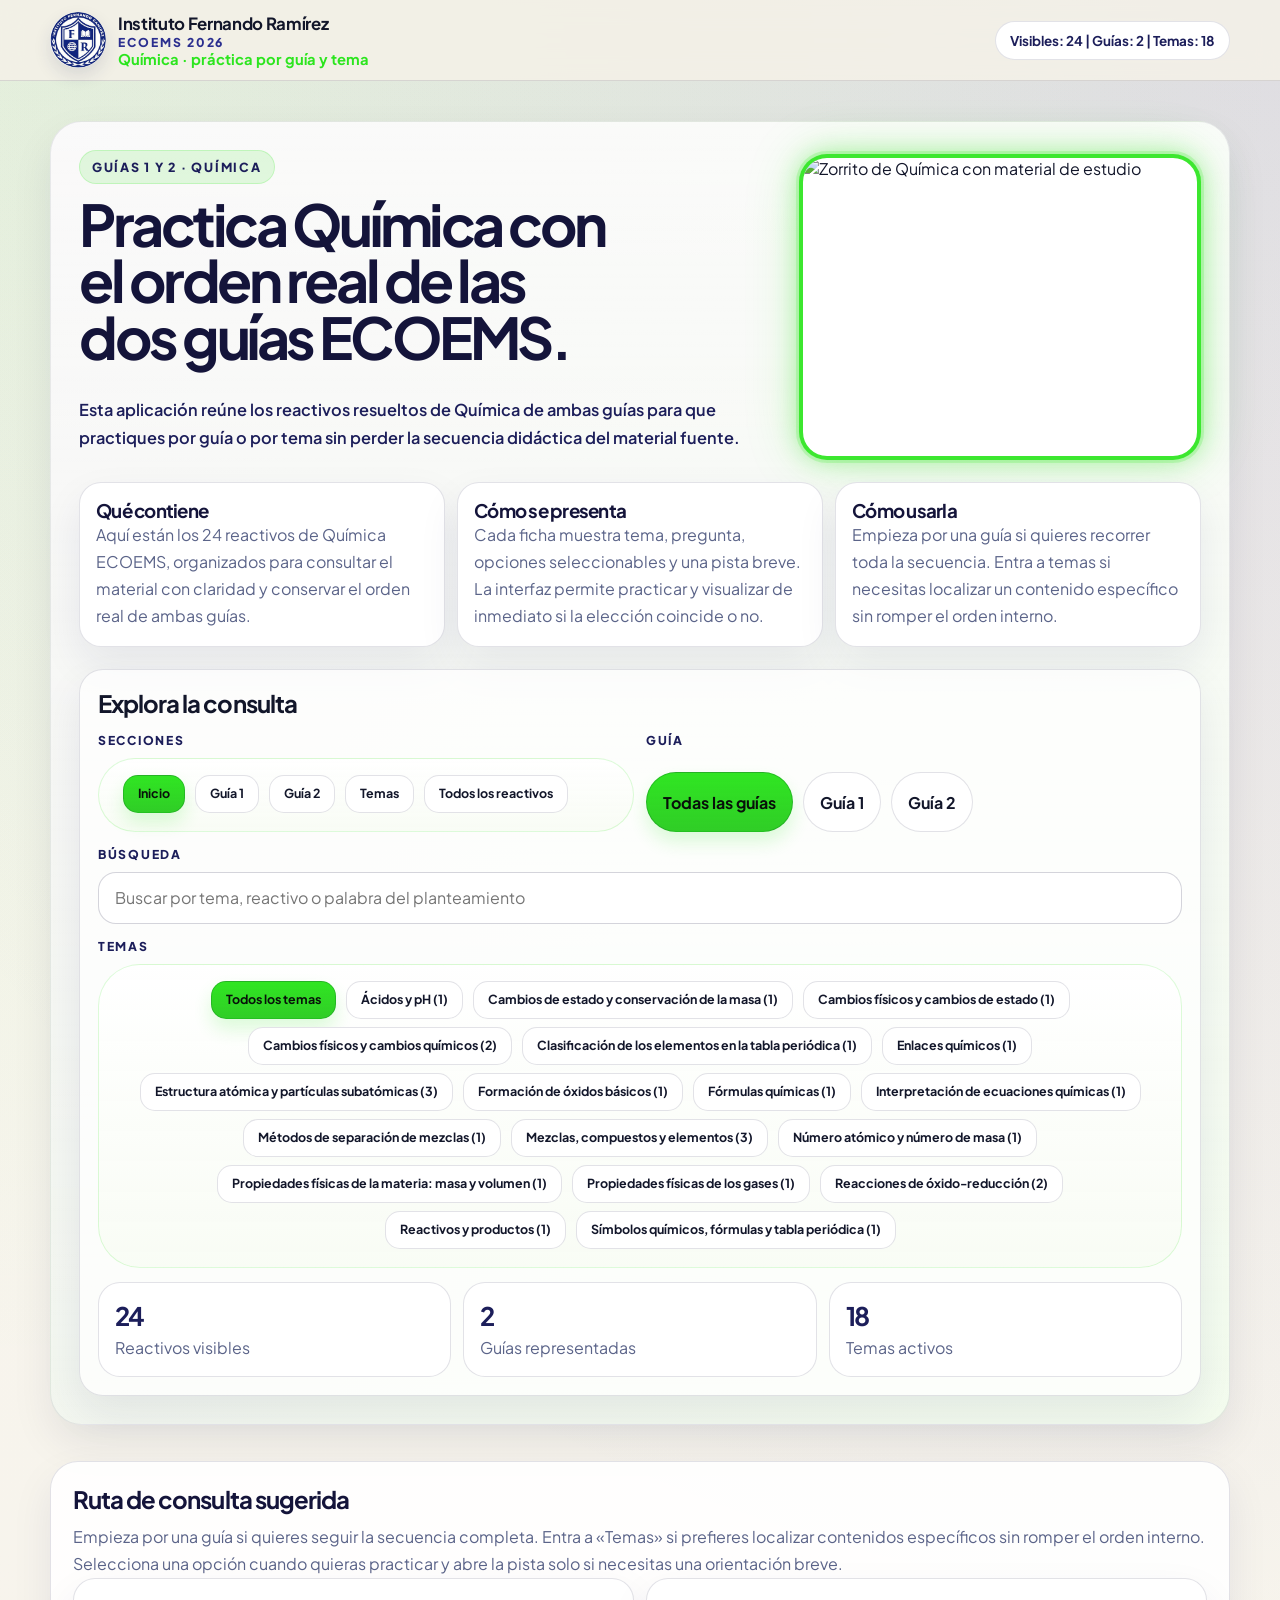
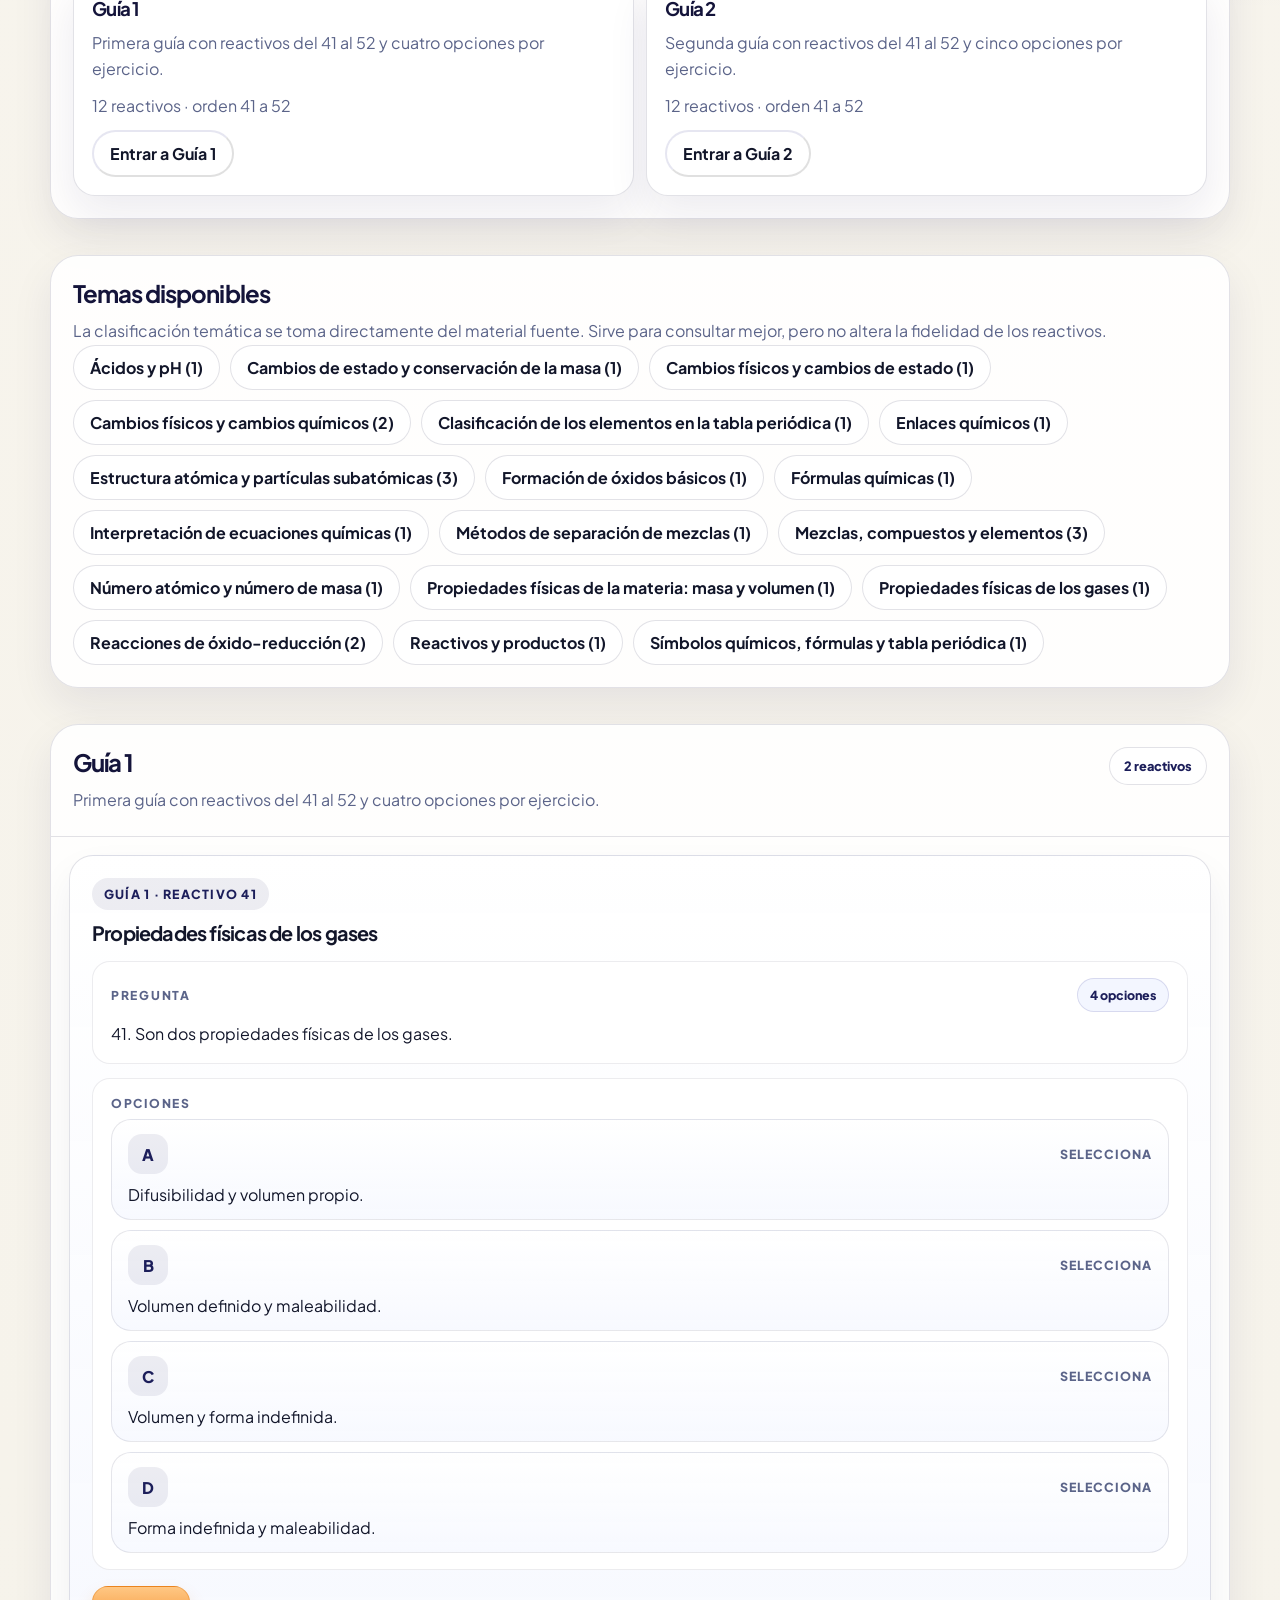
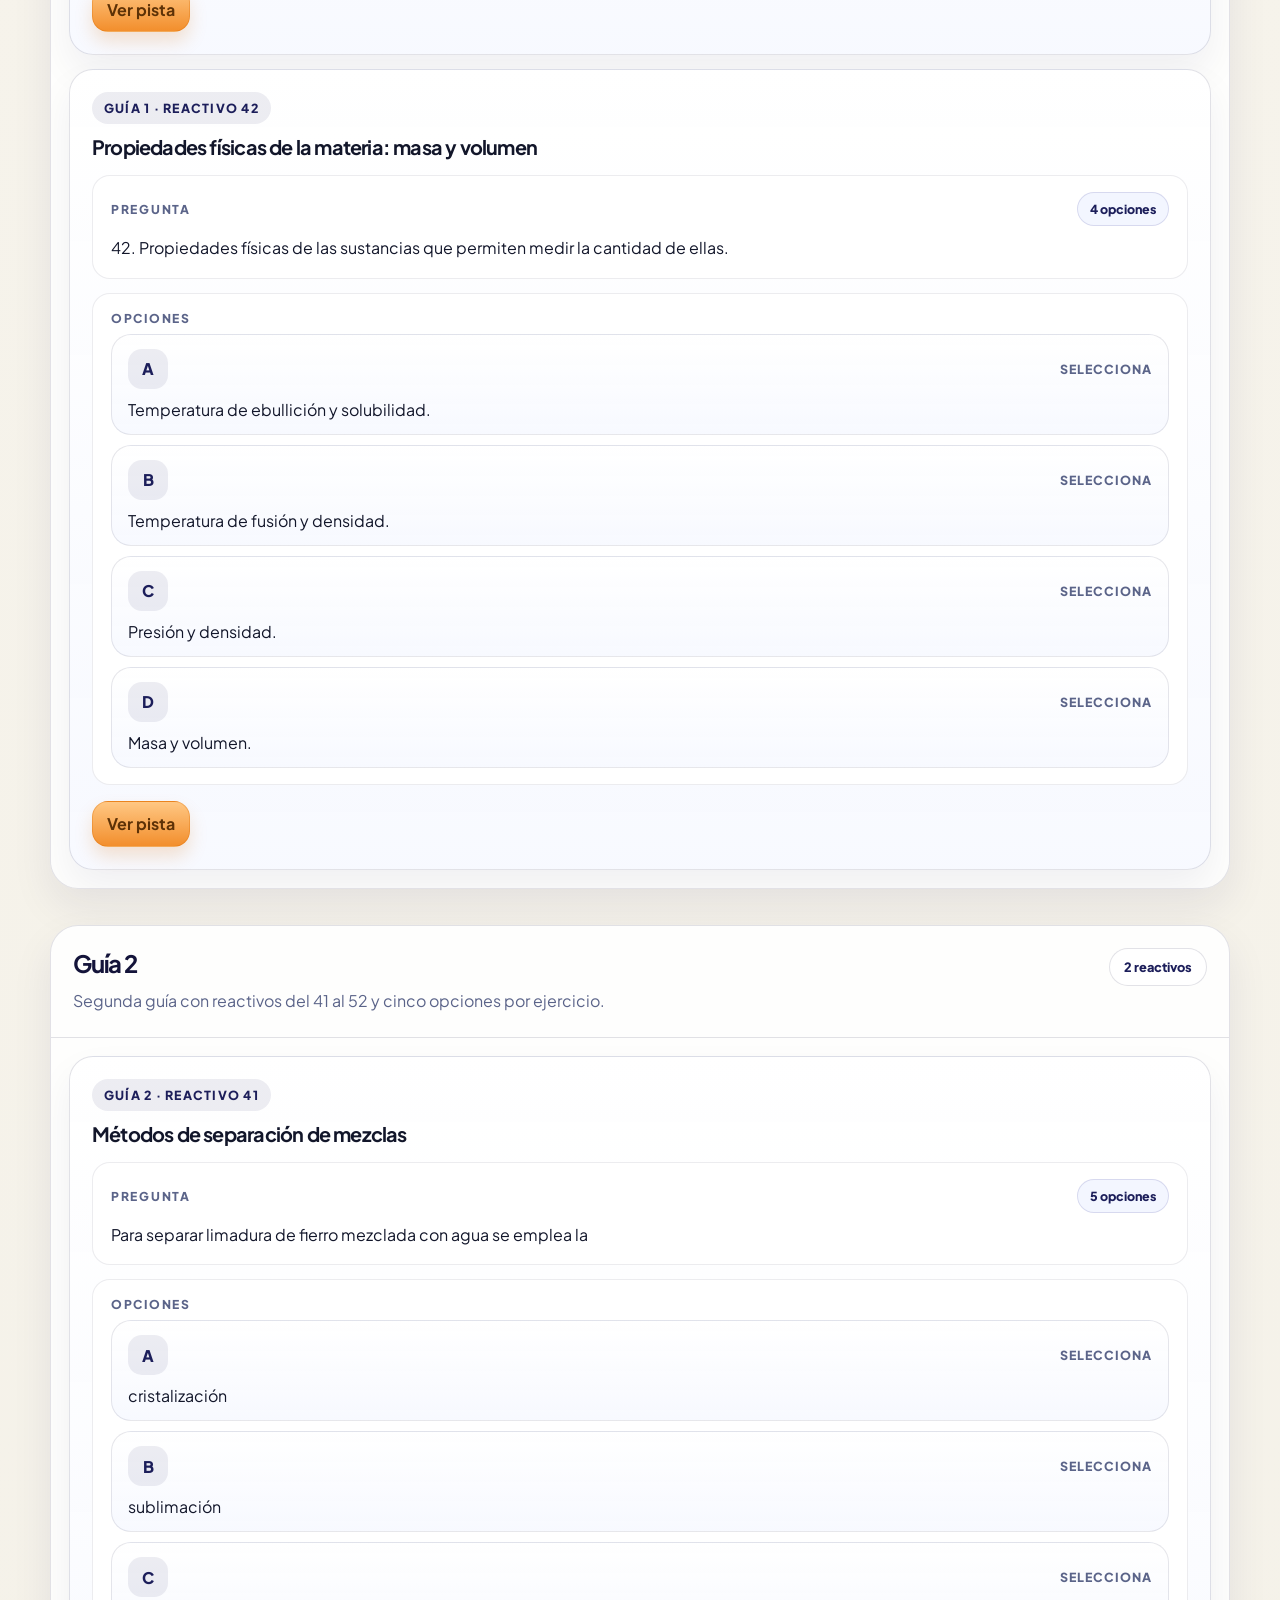
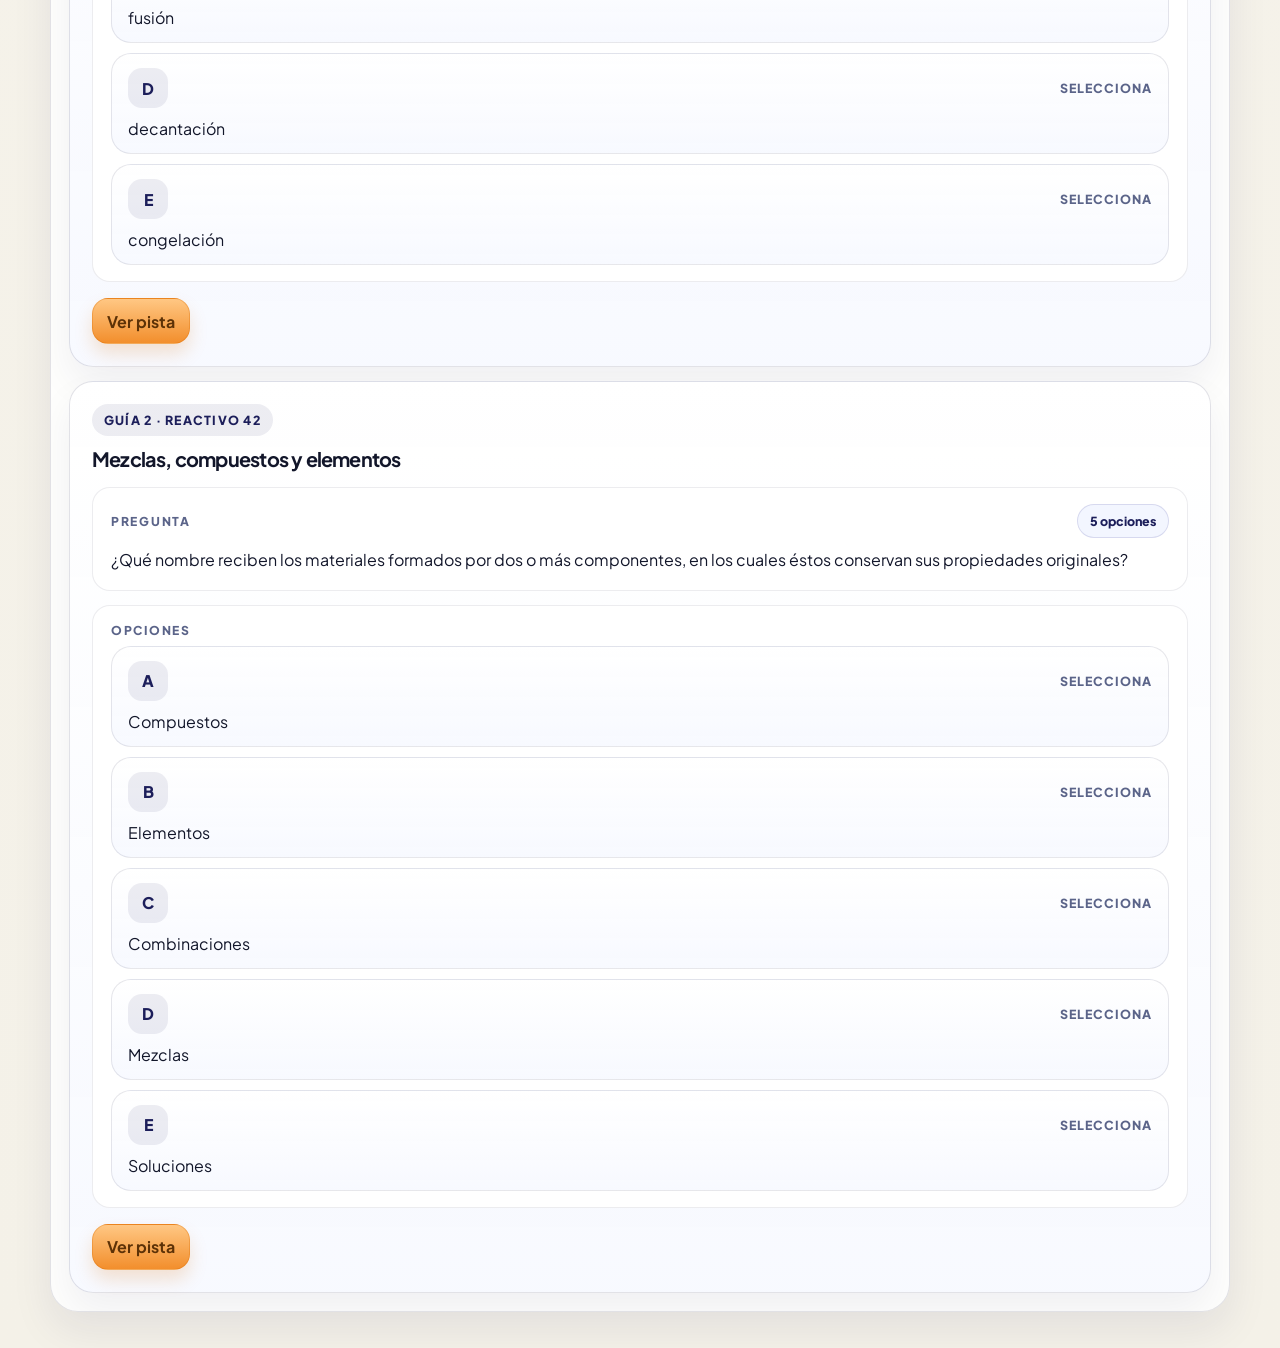
==== commit 71056cea: "Ajusta reinicio y bloqueo de reactivos" ====
--- a/index-quimica.html
+++ b/index-quimica.html
@@ -9,7 +9,7 @@
   <link rel="preconnect" href="https://fonts.googleapis.com">
   <link rel="preconnect" href="https://fonts.gstatic.com" crossorigin>
   <link href="https://fonts.googleapis.com/css2?family=Plus+Jakarta+Sans:wght@400;500;600;700;800&display=swap" rel="stylesheet">
-  <link rel="stylesheet" href="quimica-styles.css?v=20260324c">
+  <link rel="stylesheet" href="quimica-styles.css?v=20260324d">
 </head>
 <body>
   <header class="top">
@@ -87,7 +87,7 @@
 
   <button class="to-top" id="toTop" type="button" aria-label="Volver al inicio" title="Volver al inicio">↑</button>
 
-  <script src="quimica-data.js?v=20260324c"></script>
-  <script src="quimica-app.js?v=20260324c"></script>
+  <script src="quimica-data.js?v=20260324d"></script>
+  <script src="quimica-app.js?v=20260324d"></script>
 </body>
 </html>
--- a/quimica-styles.css
+++ b/quimica-styles.css
@@ -415,6 +415,12 @@
   outline:none;
   box-shadow:0 0 0 4px rgba(43,47,143,.14),0 12px 24px rgba(17,22,65,.08);
 }
+.opt:disabled{
+  cursor:default;
+}
+.opt:disabled:hover{
+  transform:none;
+}
 .opt .row{
   display:flex;
   align-items:center;
@@ -495,6 +501,12 @@
 }
 .support-toggle.active{background:rgba(28,30,90,.92);color:#fff;border-color:rgba(28,30,90,.92)}
 .actions.act{display:flex;flex-wrap:wrap;gap:10px}
+.action.retry-action{
+  background:linear-gradient(180deg,rgba(28,30,90,.98),rgba(43,47,143,.96));
+  border-color:rgba(28,30,90,.2);
+  color:#fff;
+  box-shadow:0 10px 18px rgba(28,30,90,.16);
+}
 .action.hint-action{
   background:linear-gradient(180deg,rgba(255,198,129,.98),rgba(242,140,40,.98));
   border-color:rgba(216,111,6,.32);
